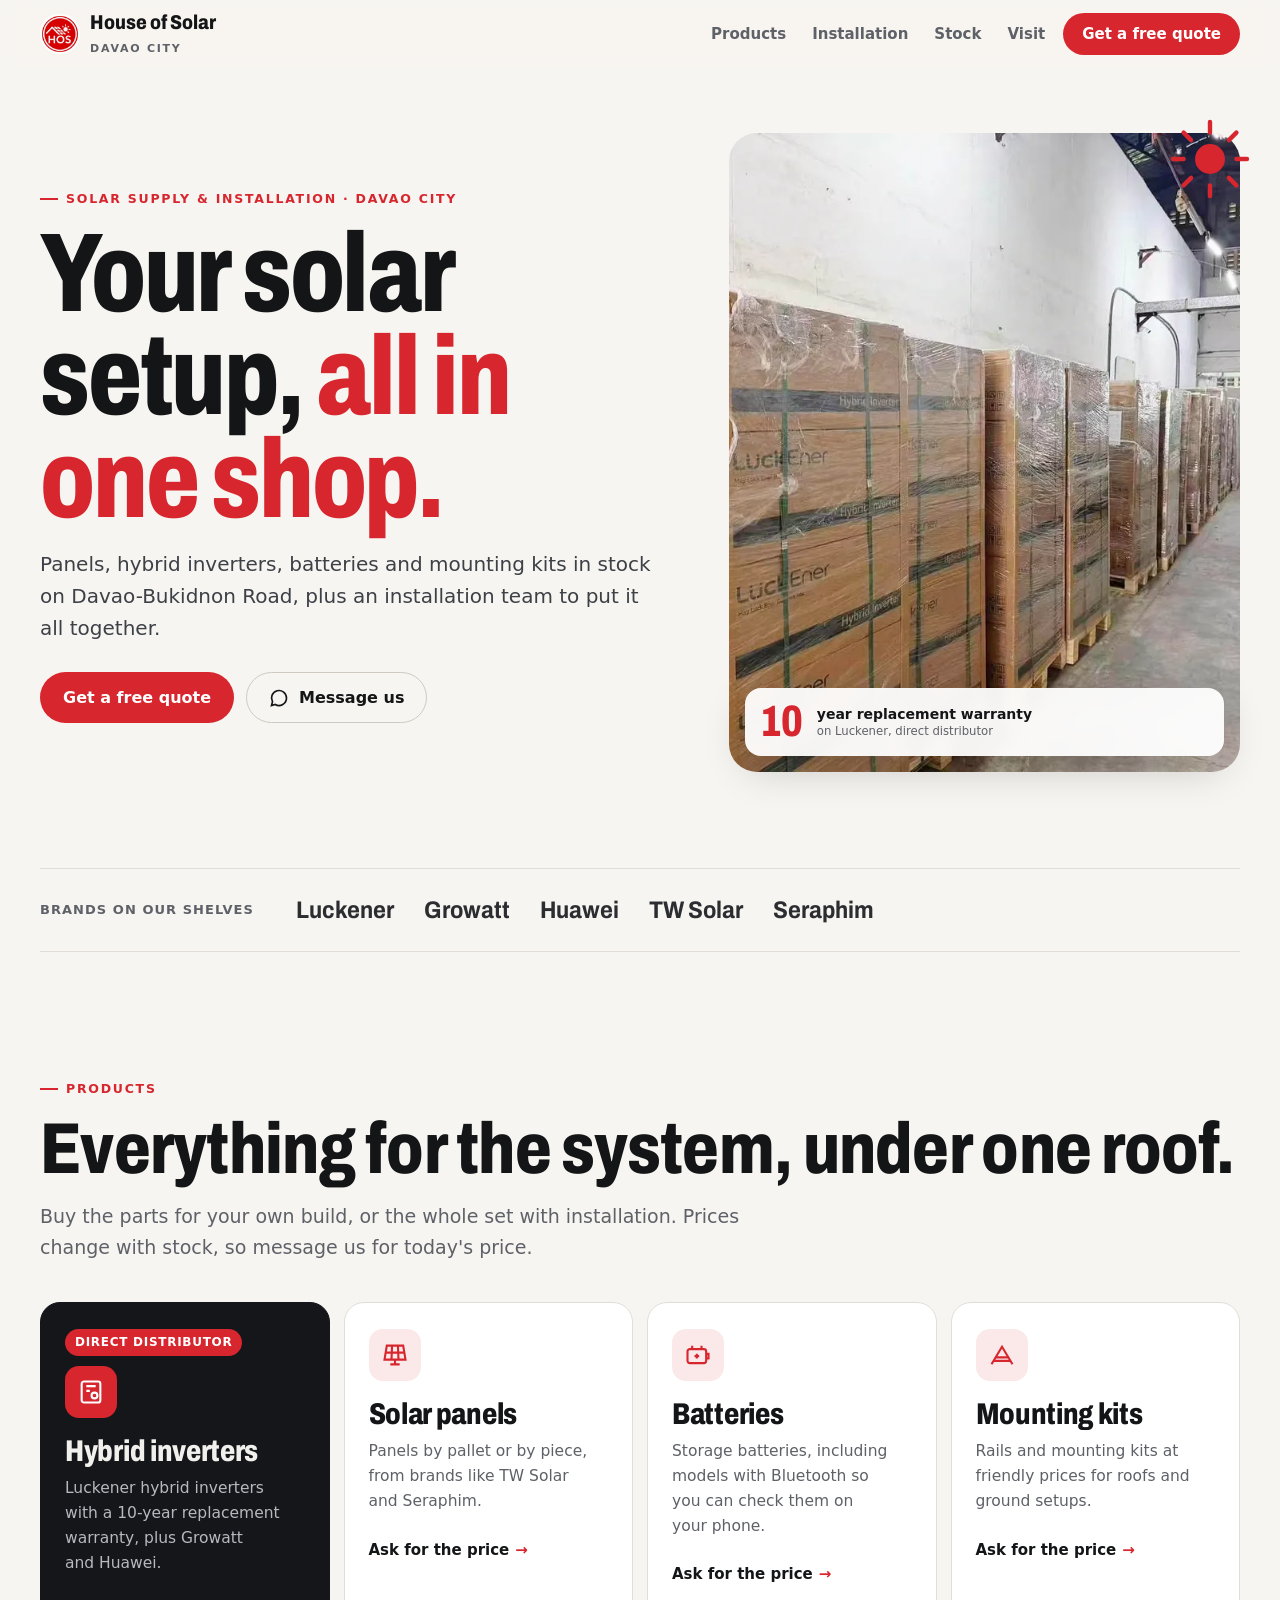
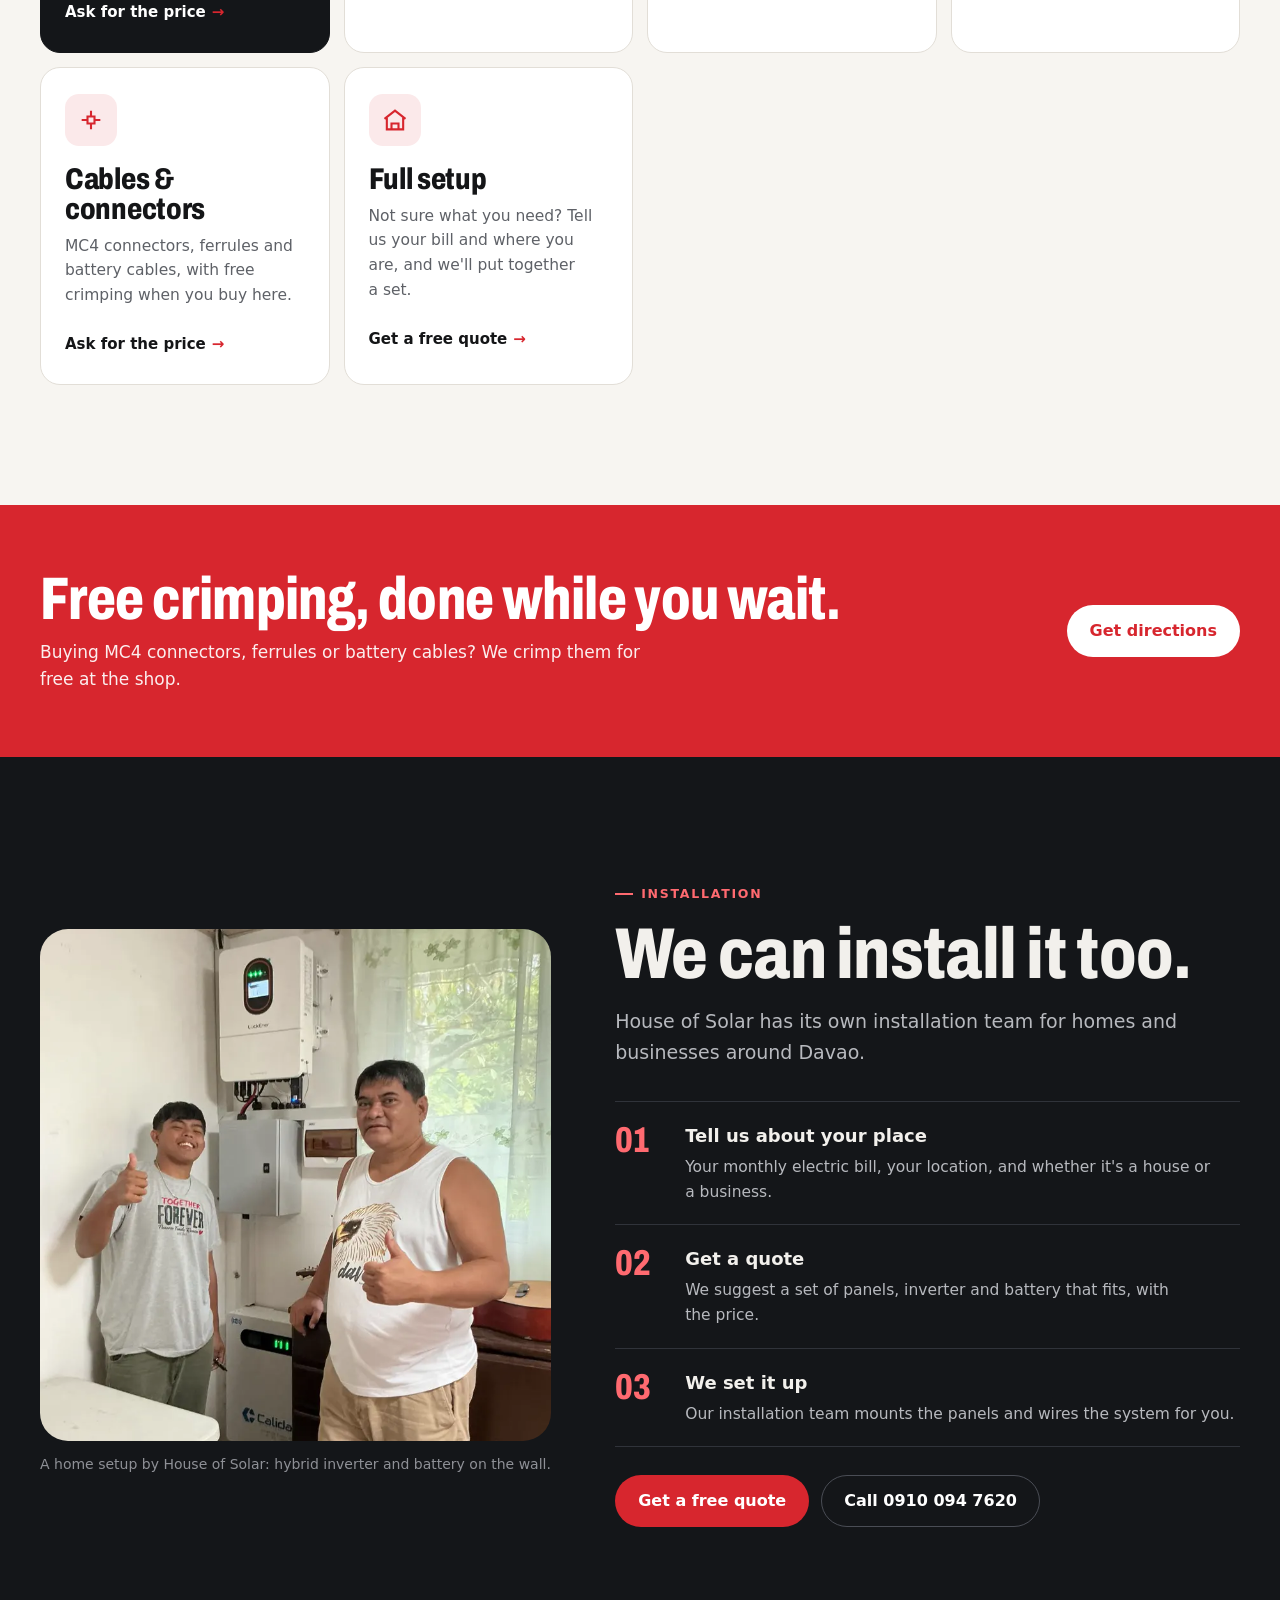
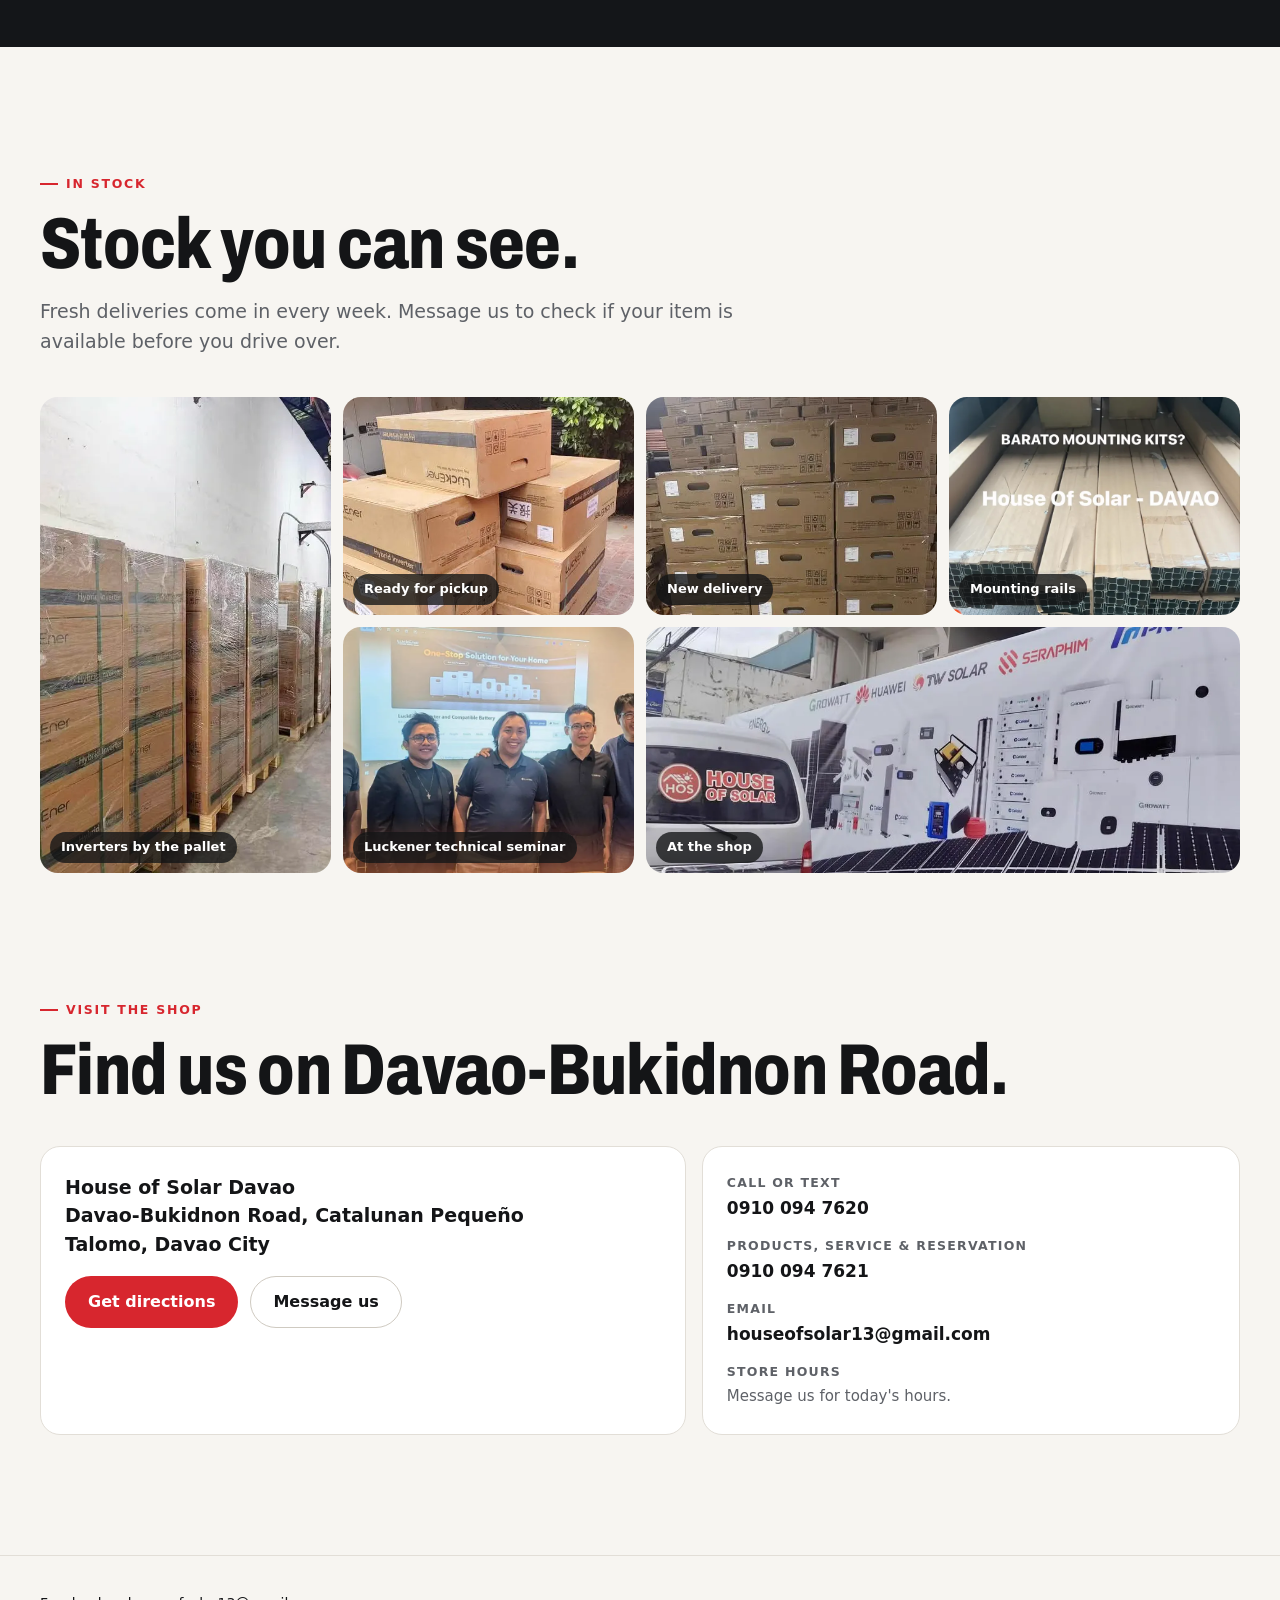
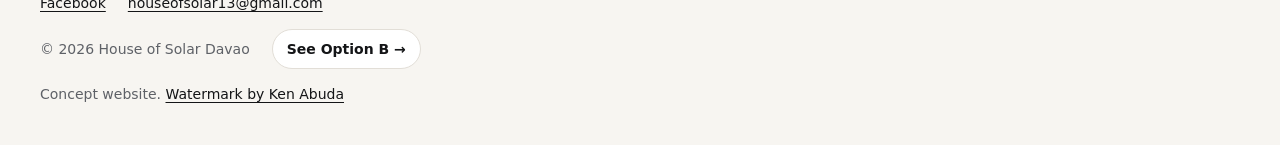
==== index.html @ acc8222c "House of Solar Davao concept site: Option A and Option B Co-Authored-By: Claude Opus 5.5 <noreply@an" ====
<!doctype html>
<html lang="en">
<head>
<meta charset="utf-8">
<meta name="viewport" content="width=device-width, initial-scale=1, viewport-fit=cover">
<title>House of Solar Davao · Solar panels, inverters, batteries and installation</title>
<meta name="description" content="Solar panels, hybrid inverters, batteries and mounting kits in stock on Davao-Bukidnon Road, Catalunan Pequeño, Davao City, plus an installation team. Direct distributor of Luckener.">
<meta name="robots" content="noindex, nofollow">
<meta name="theme-color" content="#F7F5F1">
<link rel="icon" href="assets/favicon.png" type="image/png">
<link rel="apple-touch-icon" href="assets/apple-touch-icon.png">
<link rel="preload" as="image" href="assets/warehouse-640.webp" imagesrcset="assets/warehouse-640.webp 640w, assets/warehouse.webp 864w" imagesizes="(min-width:900px) 44vw, 100vw" fetchpriority="high">
<link rel="preconnect" href="https://fonts.googleapis.com">
<link rel="preconnect" href="https://fonts.gstatic.com" crossorigin>
<link href="https://fonts.googleapis.com/css2?family=Archivo:wdth,wght@75..100,500..800&display=swap" rel="stylesheet">
<link rel="stylesheet" href="assets/dialogs.css">
<style>
  :root{
    --paper:#F7F5F1; --card:#FFFFFF; --ink:#141517; --muted:#5E6167; --line:#E2DED7;
    --red:#D7262E; --red-deep:#B51C23; --night:#141619; --night-2:#1D2024;
    --display:"Archivo","Arial Narrow",system-ui,sans-serif;
    --text:system-ui,-apple-system,"Segoe UI",Roboto,"Helvetica Neue",Arial,sans-serif;
    --r:20px; --gutter:clamp(16px,4vw,40px);
    color-scheme:light;
  }
  *{box-sizing:border-box}
  html{-webkit-text-size-adjust:100%}
  body{margin:0;background:var(--paper);color:var(--ink);font:400 16px/1.6 var(--text);overflow-x:clip}
  img{display:block;max-width:100%;height:auto}
  a{color:inherit;text-underline-offset:3px}
  h1,h2,h3{font-family:var(--display);font-weight:800;font-stretch:80%;letter-spacing:-.01em;line-height:1;margin:0;text-wrap:balance}
  p{margin:0;text-wrap:pretty}
  ::selection{background:var(--red);color:#fff}
  :focus-visible{outline:3px solid var(--red);outline-offset:3px;border-radius:6px}
  .skip{position:absolute;left:12px;top:-60px;z-index:100;background:var(--ink);color:#fff;padding:10px 14px;border-radius:10px;font-weight:700}
  .skip:focus{top:12px}
  .wrap{width:min(1200px,100% - 2*var(--gutter));margin-inline:auto}
  section{padding-block:clamp(64px,10vw,120px)}
  .kicker{display:inline-flex;align-items:center;gap:8px;color:var(--red);font-weight:700;letter-spacing:.14em;text-transform:uppercase;font-size:12.5px;margin-bottom:14px}
  .kicker::before{content:"";width:18px;height:2px;background:currentColor}
  .h2{font-size:clamp(38px,6.4vw,72px)}
  .lead{color:var(--muted);font-size:clamp(16px,1.9vw,19px);max-width:58ch;margin-top:16px}

  .btn{display:inline-flex;align-items:center;gap:10px;min-height:50px;padding:12px 22px;border-radius:999px;text-decoration:none;border:1.5px solid transparent;cursor:pointer;font:inherit;font-weight:700;font-size:16px;transition:background-color .15s,color .15s,border-color .15s,transform .12s}
  .btn svg{width:20px;height:20px;flex:none}
  .btn-red{background:var(--red);color:#fff}
  .btn-dark{background:var(--ink);color:#fff}
  .btn-ghost{border-color:#CFCAC1;color:var(--ink);background:transparent}
  .btn:active{transform:translateY(1px)}
  @media (hover:hover) and (pointer:fine){
    .btn-red:hover{background:var(--red-deep)}
    .btn-dark:hover{background:#2A2C30}
    .btn-ghost:hover{border-color:var(--ink)}
  }

  /* header */
  .top{position:sticky;top:0;z-index:20;background:color-mix(in srgb,var(--paper) 88%,transparent);backdrop-filter:saturate(1.3) blur(10px);border-bottom:1px solid transparent;transition:border-color .2s}
  .top .wrap{display:flex;align-items:center;gap:18px;min-height:68px}
  .brand{display:flex;align-items:center;gap:10px;text-decoration:none;margin-right:auto}
  .brand img{width:40px;height:40px;border-radius:50%}
  .brand b{font-family:var(--display);font-weight:800;font-stretch:85%;font-size:20px;line-height:1}
  .brand small{display:block;font-family:var(--text);font-weight:600;font-size:11px;letter-spacing:.16em;text-transform:uppercase;color:var(--muted);margin-top:3px}
  .nav{display:none;gap:26px}
  .nav a{text-decoration:none;color:var(--muted);font-weight:600;font-size:15px}
  .nav a:hover{color:var(--ink)}
  .top .btn{min-height:42px;padding:8px 18px;font-size:15px}
  @media (min-width:900px){.nav{display:flex}}
  @supports (animation-timeline: scroll()){
    .top{animation:edge linear both;animation-timeline:scroll();animation-range:0 80px}
    @keyframes edge{to{border-bottom-color:var(--line)}}
  }

  /* hero */
  .hero{padding-block:clamp(28px,5vw,64px) clamp(56px,8vw,96px)}
  .hero-grid{display:grid;gap:clamp(28px,5vw,64px);align-items:center}
  @media (min-width:900px){.hero-grid{grid-template-columns:1.1fr .9fr}}
  .hero h1{font-size:clamp(48px,9.2vw,112px);font-stretch:75%;line-height:.92;letter-spacing:-.02em}
  .hero h1 em{font-style:normal;color:var(--red)}
  .hero .lead{font-size:clamp(17px,2vw,20px);color:#3D4046}
  .cta-row{display:flex;flex-wrap:wrap;gap:12px;margin-top:28px}
  .hero-photo{position:relative;margin:0}
  .hero-photo img{width:100%;aspect-ratio:4/5;object-fit:cover;border-radius:28px}
  .hero-photo figcaption{position:absolute;left:16px;right:16px;bottom:16px;display:flex;gap:14px;align-items:center;background:rgba(255,255,255,.94);backdrop-filter:blur(8px);border-radius:16px;padding:14px 16px;box-shadow:0 14px 40px rgba(0,0,0,.18)}
  .hero-photo figcaption b{font-family:var(--display);font-weight:800;font-stretch:75%;font-size:44px;line-height:.9;color:var(--red)}
  .hero-photo figcaption span{font-size:14px;line-height:1.35;font-weight:600}
  .hero-photo figcaption small{display:block;color:var(--muted);font-weight:500}
  .sun{position:absolute;top:-18px;right:-14px;width:88px;height:88px;color:var(--red)}
  @media (max-width:899px){.hero-photo img{aspect-ratio:5/4}.sun{width:64px;height:64px;top:-14px;right:-6px}}

  /* brands */
  .brands{padding-block:0}
  .brands .wrap{border-block:1px solid var(--line);padding-block:22px;display:flex;flex-wrap:wrap;align-items:center;gap:12px 34px}
  .brands p{font-size:13px;color:var(--muted);font-weight:600;letter-spacing:.08em;text-transform:uppercase;margin-right:8px}
  .brands ul{list-style:none;margin:0;padding:0;display:flex;flex-wrap:wrap;gap:10px 30px}
  .brands li{font-family:var(--display);font-weight:700;font-stretch:90%;font-size:clamp(19px,2.2vw,24px);color:#2B2D31}

  /* products */
  .prod-grid{display:grid;gap:14px;margin-top:40px;grid-template-columns:repeat(auto-fit,minmax(min(100%,270px),1fr))}
  .prod{position:relative;background:var(--card);border:1px solid var(--line);border-radius:var(--r);padding:26px 24px 22px;display:grid;gap:10px;align-content:start;transition:border-color .2s,transform .2s}
  .prod .ic{width:52px;height:52px;border-radius:14px;background:#FBE9EA;color:var(--red);display:grid;place-items:center;margin-bottom:8px}
  .prod .ic svg{width:28px;height:28px}
  .prod h3{font-size:30px;font-stretch:80%}
  .prod p{color:var(--muted);font-size:15.5px}
  .prod .ask{margin-top:8px;justify-self:start;background:none;border:0;padding:6px 0;font:inherit;font-weight:700;font-size:15px;color:var(--ink);cursor:pointer;display:inline-flex;gap:6px;align-items:center}
  .prod .ask::after{content:"";position:absolute;inset:0;border-radius:var(--r)}
  .prod .ask span{color:var(--red);transition:transform .2s}
  @media (hover:hover) and (pointer:fine){
    .prod:hover{border-color:#C9C3B9;transform:translateY(-2px)}
    .prod:hover .ask span{transform:translateX(4px)}
  }
  .prod.feature{background:var(--night);color:#F2F0EC;border-color:var(--night)}
  .prod.feature .ic{background:var(--red);color:#fff}
  .prod.feature p{color:#B7B9BE}
  .prod.feature .ask{color:#fff}
  .tag{justify-self:start;font-size:12px;font-weight:700;letter-spacing:.06em;text-transform:uppercase;background:var(--red);color:#fff;border-radius:999px;padding:4px 10px}
  .note{margin-top:18px;color:var(--muted);font-size:14px}

  /* crimping band */
  .band{background:var(--red);color:#fff;padding-block:clamp(40px,6vw,64px)}
  .band .wrap{display:grid;gap:20px;align-items:center}
  @media (min-width:860px){.band .wrap{grid-template-columns:1fr auto}}
  .band h2{font-size:clamp(34px,5.4vw,60px);font-stretch:75%}
  .band p{margin-top:10px;font-size:17px;opacity:.92;max-width:56ch}
  .band .btn{background:#fff;color:var(--red)}

  /* install */
  .install{background:var(--night);color:#F2F0EC}
  .install .lead{color:#B7B9BE}
  .install .kicker{color:#FF6A70}
  .inst-grid{display:grid;gap:clamp(28px,5vw,64px);align-items:center}
  @media (min-width:900px){.inst-grid{grid-template-columns:.9fr 1.1fr}}
  .inst-photo{margin:0;position:relative}
  .inst-photo img{width:100%;aspect-ratio:1;object-fit:cover;border-radius:28px}
  .inst-photo figcaption{margin-top:12px;color:#8E9096;font-size:14px}
  .steps{list-style:none;padding:0;margin:34px 0 0;display:grid;gap:0;counter-reset:s}
  .steps li{counter-increment:s;display:grid;grid-template-columns:56px 1fr;gap:4px 14px;padding:20px 0;border-top:1px solid #30333A}
  .steps li:last-child{border-bottom:1px solid #30333A}
  .steps li::before{content:"0" counter(s);grid-row:span 2;font-family:var(--display);font-weight:800;font-stretch:75%;font-size:36px;line-height:1;color:#FF6A70}
  .steps b{font-size:18px}
  .steps p{color:#B7B9BE;font-size:15.5px}
  .install .btn-ghost{color:#fff;border-color:#4A4D55}
  @media (hover:hover) and (pointer:fine){.install .btn-ghost:hover{border-color:#fff}}

  /* stock gallery */
  .gal{display:grid;gap:12px;margin-top:40px;grid-template-columns:repeat(2,1fr)}
  .gal figure{margin:0;position:relative;border-radius:18px;overflow:hidden;background:#E9E5DE}
  .gal img{width:100%;height:100%;object-fit:cover;aspect-ratio:4/3}
  .gal figcaption{position:absolute;left:10px;bottom:10px;background:rgba(20,21,23,.78);color:#fff;font-size:13px;font-weight:600;border-radius:999px;padding:5px 11px}
  .gal .wide{grid-column:span 2}
  .gal .wide img{aspect-ratio:960/397}
  @media (max-width:859px){.gal .m-wide{grid-column:span 2}.gal .m-wide img{aspect-ratio:3/2}}
  @media (min-width:860px){
    .gal{grid-template-columns:repeat(4,1fr)}
    .gal .tall{grid-row:span 2}
    .gal .tall img{aspect-ratio:auto;height:100%}
  }

  /* visit */
  .visit-grid{display:grid;gap:16px;margin-top:40px}
  @media (min-width:900px){.visit-grid{grid-template-columns:1.2fr 1fr}}
  .vcard{background:var(--card);border:1px solid var(--line);border-radius:var(--r);padding:26px 24px;display:grid;gap:18px;align-content:start}
  .vcard address{font-style:normal;font-size:19px;line-height:1.5;font-weight:600}
  .vcard dl{margin:0;display:grid;gap:14px}
  .vcard dt{font-size:12.5px;letter-spacing:.1em;text-transform:uppercase;color:var(--muted);font-weight:700}
  .vcard dd{margin:2px 0 0;font-size:17px;font-weight:600}
  .vcard dd a{text-decoration:none}
  .vcard dd a:hover{text-decoration:underline}
  .vcard .muted{color:var(--muted);font-weight:500;font-size:15px}
  .vcard .cta-row{margin-top:0}

  footer{border-top:1px solid var(--line);padding:36px 0 40px;color:var(--muted);font-size:14px}
  footer .wrap{display:grid;gap:14px}
  footer .row{display:flex;flex-wrap:wrap;gap:10px 22px;align-items:center}
  footer a{color:var(--ink)}
  .compare{display:inline-flex;align-items:center;gap:8px;padding:8px 14px;border:1px solid var(--line);border-radius:999px;text-decoration:none;font-weight:600;background:var(--card)}

  /* phone action bar */
  .mbar{display:none}
  @media (max-width:760px){
    .mbar{position:fixed;left:0;right:0;bottom:0;z-index:30;display:grid;grid-template-columns:repeat(4,1fr);background:#fff;border-top:1px solid var(--line);padding-bottom:env(safe-area-inset-bottom)}
    .mbar > *{display:flex;flex-direction:column;align-items:center;gap:3px;padding:10px 4px;font-size:13px;font-weight:700;text-decoration:none;border:0;background:none;color:inherit;font-family:inherit;cursor:pointer}
    .mbar > :first-child{background:var(--red);color:#fff}
    .mbar svg{width:20px;height:20px}
    footer{padding-bottom:calc(96px + env(safe-area-inset-bottom))}
    .top .btn{display:none}
  }

  @media (prefers-reduced-motion: no-preference){
    html{scroll-behavior:smooth}
    @supports (animation-timeline: view()){
      .reveal{animation:rise linear both;animation-timeline:view();animation-range:entry 0% entry 35%}
      @keyframes rise{from{opacity:0;transform:translateY(22px)}to{opacity:1;transform:none}}
    }
    .sun .rays{transform-origin:50% 50%;animation:spin 40s linear infinite}
    @keyframes spin{to{transform:rotate(1turn)}}
  }
</style>
<!-- GoatCounter: counts visits and Message/Call/Book taps (dashboard: kenabuda.goatcounter.com) -->
<script data-goatcounter="https://kenabuda.goatcounter.com/count" async src="https://gc.zgo.at/count.js"></script>
<script>
document.addEventListener('click', function (e) {
  var el = e.target.closest && e.target.closest('a, button');
  if (!el || !window.goatcounter || !window.goatcounter.count) return;
  var href = (el.getAttribute('href') || '').toLowerCase();
  var text = (el.textContent || '').trim().toLowerCase();
  var kind =
    /^fb-messenger:|m\.me\/|messenger\.com/.test(href) ? 'Message' :
    /^tel:/.test(href) ? 'Call' :
    /^sms:/.test(href) ? 'Text' :
    /wa\.me\//.test(href) ? 'WhatsApp' :
    /google\.[a-z.]+\/maps|maps\.app\.goo\.gl|goo\.gl\/maps|maps\.google/.test(href) ? 'Directions' :
    /shopee\.|lazada\./.test(href) ? 'Shop' :
    /instagram\.com/.test(href) ? 'Instagram' :
    /facebook\.com/.test(href) ? 'Facebook' :
    /book|reserve|trial|inquire|inquiry/.test(text) ? 'Book' :
    /^message|messenger/.test(text) ? 'Message' : '';
  if (!kind) return;
  var site = location.pathname.replace(/index\.html$/, '').replace(/^\/|\/$/g, '') || 'home';
  var popup = el.closest('dialog') ? ' (popup)' : '';
  window.goatcounter.count({ path: site + ': ' + kind + popup, title: text.slice(0, 60), event: true });
}, true);
</script>
</head>
<body>
<a class="skip" href="#main">Skip to content</a>

<header class="top">
  <div class="wrap">
    <a class="brand" href="#top" aria-label="House of Solar Davao, back to top">
      <img src="assets/logo-256.webp" width="256" height="256" alt="">
      <span><b>House of Solar</b><small>Davao City</small></span>
    </a>
    <nav class="nav" aria-label="Main">
      <a href="#products">Products</a>
      <a href="#install">Installation</a>
      <a href="#stock">Stock</a>
      <a href="#visit">Visit</a>
    </nav>
    <button class="btn btn-red" type="button" data-quote>Get a free quote</button>
  </div>
</header>

<main id="main">
  <section class="hero" id="top">
    <div class="wrap hero-grid">
      <div>
        <p class="kicker">Solar supply &amp; installation · Davao City</p>
        <h1>Your solar setup, <em>all in one shop.</em></h1>
        <p class="lead">Panels, hybrid inverters, batteries and mounting kits in stock on Davao-Bukidnon Road, plus an installation team to put it all together.</p>
        <div class="cta-row">
          <button class="btn btn-red" type="button" data-quote>Get a free quote</button>
          <a class="btn btn-ghost" href="https://m.me/houseofsolardavao" target="_blank" rel="noopener"><svg viewBox="0 0 24 24" fill="none" stroke="currentColor" stroke-width="2" aria-hidden="true"><path d="M21 12a9 9 0 0 1-13.5 7.8L3 21l1.2-4.5A9 9 0 1 1 21 12z"/></svg>Message us</a>
        </div>
      </div>
      <figure class="hero-photo">
        <img src="assets/warehouse-640.webp" srcset="assets/warehouse-640.webp 640w, assets/warehouse.webp 864w" sizes="(min-width:900px) 44vw, 100vw" width="864" height="1080" alt="Pallets of boxed Luckener hybrid inverters lined up in the House of Solar warehouse" fetchpriority="high">
        <svg class="sun" viewBox="0 0 100 100" aria-hidden="true"><circle cx="50" cy="50" r="17" fill="currentColor"/><g class="rays" stroke="currentColor" stroke-width="5" stroke-linecap="round"><path d="M50 8v12M50 80v12M8 50h12M80 50h12M20 20l8.5 8.5M71.5 71.5 80 80M20 80l8.5-8.5M71.5 28.5 80 20"/></g></svg>
        <figcaption><b>10</b><span>year replacement warranty<small>on Luckener, direct distributor</small></span></figcaption>
      </figure>
    </div>
  </section>

  <section class="brands" aria-label="Brands we carry">
    <div class="wrap">
      <p>Brands on our shelves</p>
      <ul>
        <li>Luckener</li><li>Growatt</li><li>Huawei</li><li>TW Solar</li><li>Seraphim</li>
      </ul>
    </div>
  </section>

  <section id="products">
    <div class="wrap">
      <p class="kicker">Products</p>
      <h2 class="h2">Everything for the system, under one roof.</h2>
      <p class="lead">Buy the parts for your own build, or the whole set with installation. Prices change with stock, so message us for today's price.</p>
      <div class="prod-grid">
        <article class="prod feature reveal">
          <span class="tag">Direct distributor</span>
          <div class="ic"><svg viewBox="0 0 24 24" fill="none" stroke="currentColor" stroke-width="1.8" aria-hidden="true"><rect x="4" y="3" width="16" height="18" rx="2"/><path d="M8 7h8M8 11h3"/><circle cx="15" cy="15" r="2.5"/></svg></div>
          <h3>Hybrid inverters</h3>
          <p>Luckener hybrid inverters with a 10-year replacement warranty, plus Growatt and Huawei.</p>
          <button class="ask" type="button" data-quote="inverter">Ask for the price <span aria-hidden="true">→</span></button>
        </article>
        <article class="prod reveal">
          <div class="ic"><svg viewBox="0 0 24 24" fill="none" stroke="currentColor" stroke-width="1.8" aria-hidden="true"><path d="M5 4h14l2 12H3z"/><path d="M4 10h16M9.5 4 9 16M14.5 4l.5 12M12 16v4M8 20h8"/></svg></div>
          <h3>Solar panels</h3>
          <p>Panels by pallet or by piece, from brands like TW Solar and Seraphim.</p>
          <button class="ask" type="button" data-quote="panels">Ask for the price <span aria-hidden="true">→</span></button>
        </article>
        <article class="prod reveal">
          <div class="ic"><svg viewBox="0 0 24 24" fill="none" stroke="currentColor" stroke-width="1.8" aria-hidden="true"><rect x="3" y="7" width="16" height="12" rx="2"/><path d="M19 11h2v4h-2M7 4v3M15 4v3M9 13h4M11 11v4"/></svg></div>
          <h3>Batteries</h3>
          <p>Storage batteries, including models with Bluetooth so you can check them on your phone.</p>
          <button class="ask" type="button" data-quote="battery">Ask for the price <span aria-hidden="true">→</span></button>
        </article>
        <article class="prod reveal">
          <div class="ic"><svg viewBox="0 0 24 24" fill="none" stroke="currentColor" stroke-width="1.8" aria-hidden="true"><path d="M3 20 12 5l9 15"/><path d="M6.5 14h11M5 17h14"/></svg></div>
          <h3>Mounting kits</h3>
          <p>Rails and mounting kits at friendly prices for roofs and ground setups.</p>
          <button class="ask" type="button" data-quote="mounting">Ask for the price <span aria-hidden="true">→</span></button>
        </article>
        <article class="prod reveal">
          <div class="ic"><svg viewBox="0 0 24 24" fill="none" stroke="currentColor" stroke-width="1.8" aria-hidden="true"><path d="M4 12h5M15 12h5M9 9h6v6H9z"/><path d="M12 4v5M12 15v5"/></svg></div>
          <h3>Cables &amp; connectors</h3>
          <p>MC4 connectors, ferrules and battery cables, with free crimping when you buy here.</p>
          <button class="ask" type="button" data-quote="cables">Ask for the price <span aria-hidden="true">→</span></button>
        </article>
        <article class="prod reveal">
          <div class="ic"><svg viewBox="0 0 24 24" fill="none" stroke="currentColor" stroke-width="1.8" aria-hidden="true"><path d="M3 11 12 4l9 7"/><path d="M5 10v10h14V10"/><path d="M9 20v-5h6v5"/></svg></div>
          <h3>Full setup</h3>
          <p>Not sure what you need? Tell us your bill and where you are, and we'll put together a set.</p>
          <button class="ask" type="button" data-quote="setup">Get a free quote <span aria-hidden="true">→</span></button>
        </article>
      </div>
    </div>
  </section>

  <section class="band" aria-label="Free crimping">
    <div class="wrap">
      <div>
        <h2>Free crimping, done while you wait.</h2>
        <p>Buying MC4 connectors, ferrules or battery cables? We crimp them for free at the shop.</p>
      </div>
      <a class="btn" href="https://maps.app.goo.gl/4SUnkpNkTWq9NX2J6" target="_blank" rel="noopener">Get directions</a>
    </div>
  </section>

  <section class="install" id="install">
    <div class="wrap inst-grid">
      <figure class="inst-photo reveal">
        <img src="assets/install-800.webp" width="800" height="800" loading="lazy" alt="A happy customer gives a thumbs up beside a newly installed wall inverter and battery">
        <figcaption>A home setup by House of Solar: hybrid inverter and battery on the wall.</figcaption>
      </figure>
      <div>
        <p class="kicker">Installation</p>
        <h2 class="h2">We can install it too.</h2>
        <p class="lead">House of Solar has its own installation team for homes and businesses around Davao.</p>
        <ol class="steps">
          <li><b>Tell us about your place</b><p>Your monthly electric bill, your location, and whether it's a house or a business.</p></li>
          <li><b>Get a quote</b><p>We suggest a set of panels, inverter and battery that fits, with the price.</p></li>
          <li><b>We set it up</b><p>Our installation team mounts the panels and wires the system for you.</p></li>
        </ol>
        <div class="cta-row">
          <button class="btn btn-red" type="button" data-quote="setup">Get a free quote</button>
          <a class="btn btn-ghost" href="tel:+639100947620">Call 0910 094 7620</a>
        </div>
      </div>
    </div>
  </section>

  <section id="stock">
    <div class="wrap">
      <p class="kicker">In stock</p>
      <h2 class="h2">Stock you can see.</h2>
      <p class="lead">Fresh deliveries come in every week. Message us to check if your item is available before you drive over.</p>
      <div class="gal">
        <figure class="tall reveal"><img src="assets/warehouse-640.webp" width="640" height="800" loading="lazy" alt="Long row of pallets stacked with boxed Luckener hybrid inverters"><figcaption>Inverters by the pallet</figcaption></figure>
        <figure class="reveal"><img src="assets/luckener-boxes-540.webp" width="540" height="405" loading="lazy" alt="Stacked boxes of Luckener hybrid inverters outside the shop"><figcaption>Ready for pickup</figcaption></figure>
        <figure class="reveal"><img src="assets/stock-540.webp" width="540" height="405" loading="lazy" alt="A wall of boxed solar equipment"><figcaption>New delivery</figcaption></figure>
        <figure class="reveal"><img src="assets/mounting-800.webp" width="800" height="600" loading="lazy" alt="Bundles of aluminium mounting rails loaded in a van"><figcaption>Mounting rails</figcaption></figure>
        <figure class="m-wide reveal"><img src="assets/seminar-900.webp" width="900" height="600" loading="lazy" alt="The House of Solar team at a Luckener technical seminar"><figcaption>Luckener technical seminar</figcaption></figure>
        <figure class="wide reveal"><img src="assets/storefront-960.webp" width="960" height="397" loading="lazy" alt="House of Solar van parked beside a banner showing inverters, batteries and panels"><figcaption>At the shop</figcaption></figure>
      </div>
    </div>
  </section>

  <section id="visit" style="padding-top:0">
    <div class="wrap">
      <p class="kicker">Visit the shop</p>
      <h2 class="h2">Find us on Davao-Bukidnon Road.</h2>
      <div class="visit-grid">
        <div class="vcard">
          <address>House of Solar Davao<br>Davao-Bukidnon Road, Catalunan Pequeño<br>Talomo, Davao City</address>
          <div class="cta-row">
            <a class="btn btn-red" href="https://maps.app.goo.gl/4SUnkpNkTWq9NX2J6" target="_blank" rel="noopener">Get directions</a>
            <a class="btn btn-ghost" href="https://m.me/houseofsolardavao" target="_blank" rel="noopener">Message us</a>
          </div>
        </div>
        <div class="vcard">
          <dl>
            <div><dt>Call or text</dt><dd><a href="tel:+639100947620">0910 094 7620</a></dd></div>
            <div><dt>Products, service &amp; reservation</dt><dd><a href="tel:+639100947621">0910 094 7621</a></dd></div>
            <div><dt>Email</dt><dd><a href="mailto:houseofsolar13@gmail.com">houseofsolar13@gmail.com</a></dd></div>
            <div><dt>Store hours</dt><dd class="muted">Message us for today's hours.</dd></div>
          </dl>
        </div>
      </div>
    </div>
  </section>
</main>

<footer>
  <div class="wrap">
    <div class="row">
      <a href="https://www.facebook.com/houseofsolardavao/" target="_blank" rel="noopener">Facebook</a>
      <a href="mailto:houseofsolar13@gmail.com">houseofsolar13@gmail.com</a>
    </div>
    <div class="row">
      <span>© <span id="yr">2026</span> House of Solar Davao</span>
      <a class="compare" href="v2/">See Option B →</a>
    </div>
    <p>Concept website. <a href="https://kendamin.github.io/" target="_blank" rel="noopener">Watermark by Ken Abuda</a></p>
  </div>
</footer>

<nav class="mbar" aria-label="Quick actions">
  <button type="button" data-quote><svg viewBox="0 0 24 24" fill="none" stroke="currentColor" stroke-width="2" aria-hidden="true"><circle cx="12" cy="12" r="4"/><path d="M12 2v3M12 19v3M2 12h3M19 12h3M5 5l2 2M17 17l2 2M5 19l2-2M17 7l2-2"/></svg>Quote</button>
  <a href="https://m.me/houseofsolardavao" target="_blank" rel="noopener"><svg viewBox="0 0 24 24" fill="none" stroke="currentColor" stroke-width="2" aria-hidden="true"><path d="M21 12a9 9 0 0 1-13.5 7.8L3 21l1.2-4.5A9 9 0 1 1 21 12z"/></svg>Message</a>
  <a href="tel:+639100947620"><svg viewBox="0 0 24 24" fill="none" stroke="currentColor" stroke-width="2" aria-hidden="true"><path d="M5 4h4l2 5-2.5 1.5a11 11 0 0 0 5 5L15 13l5 2v4a2 2 0 0 1-2 2A16 16 0 0 1 3 6a2 2 0 0 1 2-2"/></svg>Call</a>
  <a href="https://maps.app.goo.gl/4SUnkpNkTWq9NX2J6" target="_blank" rel="noopener"><svg viewBox="0 0 24 24" fill="none" stroke="currentColor" stroke-width="2" aria-hidden="true"><path d="M12 21s-7-6.2-7-12a7 7 0 0 1 14 0c0 5.8-7 12-7 12z"/><circle cx="12" cy="9" r="2.5"/></svg>Directions</a>
</nav>

<!--DIALOGS-->
<dialog class="msg quote-box" id="quoteDialog" closedby="any" aria-labelledby="quote-title">
  <div class="msg-inner">
    <div class="msg-head">
      <div><h2 id="quote-title">Get a free quote</h2><p>Answer a few questions. We'll write the message for you.</p></div>
      <form method="dialog"><button class="msg-close" aria-label="Close">✕</button></form>
    </div>
    <form class="quote-form" aria-labelledby="quote-title">
      <label for="q-need">What do you need?
        <select id="q-need" name="need">
          <option value="setup" data-say="a full solar setup with installation">Full setup with installation</option>
          <option value="panels" data-say="solar panels">Solar panels</option>
          <option value="inverter" data-say="a hybrid inverter">Hybrid inverter</option>
          <option value="battery" data-say="a battery">Battery</option>
          <option value="mounting" data-say="a mounting kit">Mounting kit</option>
          <option value="cables" data-say="cables and connectors">Cables &amp; connectors</option>
          <option value="unsure" data-say="solar (not sure yet what we need)">Not sure yet</option>
        </select>
      </label>
      <fieldset>
        <legend>For our</legend>
        <div class="chips">
          <label><input type="radio" name="site" value="House" checked><span>House</span></label>
          <label><input type="radio" name="site" value="Business"><span>Business</span></label>
          <label><input type="radio" name="site" value="Farm"><span>Farm</span></label>
        </div>
      </fieldset>
      <fieldset class="kind-row">
        <legend>Setup type</legend>
        <div class="chips">
          <label><input type="radio" name="kind" value="hybrid (with battery)" checked><span>Hybrid, with battery</span></label>
          <label><input type="radio" name="kind" value="grid-tie (no battery)"><span>Grid-tie</span></label>
          <label><input type="radio" name="kind" value="off-grid"><span>Off-grid</span></label>
        </div>
        <p class="quote-help">Not sure? Leave it on hybrid and ask us.</p>
      </fieldset>
      <div class="quote-row">
        <label for="q-bill">Monthly electric bill
          <select id="q-bill" name="bill">
            <option value="">Skip</option>
            <option>below ₱2,000</option>
            <option>₱2,000 to ₱5,000</option>
            <option>₱5,000 to ₱10,000</option>
            <option>₱10,000 to ₱20,000</option>
            <option>above ₱20,000</option>
          </select>
        </label>
        <label for="q-place">Location
          <input id="q-place" name="place" autocomplete="address-level2" placeholder="e.g. Toril, Davao City">
        </label>
      </div>
      <label for="q-name">Your name <input id="q-name" name="name" autocomplete="name" placeholder="Optional"></label>
      <p class="quote-preview" aria-live="polite"></p>
      <button class="btn btn-red" type="submit">Copy &amp; open Messenger</button>
    </form>
    <div class="quote-alt">
      <a class="btn btn-ghost quote-sms" href="sms:+639100947620">Send as text</a>
      <a class="btn btn-ghost" href="tel:+639100947620">Call us</a>
    </div>
    <p class="quote-toast" role="status"></p>
  </div>
</dialog>

<dialog class="msg" id="msgDialog" closedby="any" aria-labelledby="msg-title">
  <div class="msg-inner">
    <div class="msg-head">
      <div><h2 id="msg-title">Message House of Solar</h2><p>Ask about prices, stock or installation.</p></div>
      <form method="dialog"><button class="msg-close" aria-label="Close">✕</button></form>
    </div>
    <a class="btn btn-red" id="msgApp" hidden href="fb-messenger://user-thread/100063559015218">Open Messenger app</a>
    <a class="btn btn-ghost" href="https://m.me/houseofsolardavao" target="_blank" rel="noopener">Message on Facebook</a>
    <a class="btn btn-ghost" href="tel:+639100947620">Call 0910 094 7620</a>
    <a class="btn btn-ghost" href="sms:+639100947620">Send a text</a>
    <div class="msg-note" id="msgNote" hidden>
      <p>See <strong>"Get the Messenger app"</strong>? Tap <strong>Open in Messenger</strong> below it instead.</p>
      <p class="msg-note-small">Still not opening? Tap <strong>•••</strong> and choose <strong>Open in browser</strong>.</p>
    </div>
  </div>
</dialog>
<!--/DIALOGS-->

<script>document.getElementById("yr").textContent = new Date().getFullYear();</script>
<script src="assets/site.js" defer></script>
</body>
</html>
---- assets/dialogs.css ----
/* Shared popups: Message chooser + Free quote. Pages can override the --d-* colours. */
.msg{--d-bg:#fff;--d-ink:#141517;--d-muted:#5E6167;--d-line:#E2DED7;--d-field:#F7F5F1;--d-accent:#D7262E;
  margin:auto;border:1px solid var(--d-line);padding:0;border-radius:20px;width:min(440px,calc(100dvw - 24px));
  background:var(--d-bg);color:var(--d-ink);box-shadow:0 30px 80px rgba(10,10,12,.35)}
.msg:modal{overscroll-behavior:contain}
.msg::backdrop{background:rgba(12,12,14,.62);backdrop-filter:blur(3px);overflow:hidden;overscroll-behavior:contain}
.msg-inner{padding:24px 22px 22px;display:grid;gap:12px;max-height:calc(100dvh - 24px);overflow:auto}
.msg-head{display:flex;align-items:flex-start;justify-content:space-between;gap:12px}
.msg-head h2{font-size:26px;line-height:1.1;margin:0}
.msg-head p{color:var(--d-muted);font-size:14px;margin:6px 0 0}
.msg-head form{flex:none}
.msg-close{width:40px;height:40px;padding:0;border-radius:50%;border:1px solid var(--d-line);background:var(--d-field);color:var(--d-ink);font-size:17px;font-weight:800;cursor:pointer}
.msg .btn{justify-content:center;width:100%;touch-action:manipulation}
.msg-note{font-size:14px;background:var(--d-field);border-left:3px solid var(--d-accent);border-radius:8px;padding:10px 12px;line-height:1.45;display:grid;gap:4px}
.msg-note p{margin:0}
.msg-note-small{font-size:12px;color:var(--d-muted)}
.msg [hidden]{display:none}
@media (max-width:600px){
  .msg:modal{margin:auto auto 0;width:100dvw;max-width:100dvw;border-radius:20px 20px 0 0;border-width:1px 0 0}
  .msg-inner{max-height:92dvh;padding-bottom:max(22px,env(safe-area-inset-bottom))}
}

/* quote form */
.quote-form{display:grid;gap:12px}
.quote-form label{display:grid;gap:5px;font-size:14px;font-weight:700}
.quote-form select,.quote-form input{font:inherit;font-size:16px;font-weight:500;min-height:46px;padding:10px 12px;border-radius:10px;border:1px solid var(--d-line);background:var(--d-field);color:var(--d-ink);width:100%}
.quote-form select:focus-visible,.quote-form input:focus-visible{outline:3px solid var(--d-accent);outline-offset:1px}
.quote-row{display:grid;grid-template-columns:1fr 1fr;gap:10px}
.quote-form fieldset{border:0;margin:0;padding:0;display:grid;gap:6px}
.quote-form legend{font-size:14px;font-weight:700;padding:0;margin-bottom:6px}
.chips{display:flex;flex-wrap:wrap;gap:8px}
.chips label{display:block;font-weight:600}
.chips input{position:absolute;opacity:0;width:1px;height:1px}
.chips span{display:inline-flex;align-items:center;min-height:40px;padding:8px 14px;border-radius:999px;border:1px solid var(--d-line);background:var(--d-field);cursor:pointer}
.chips input:checked+span{background:var(--d-ink);color:var(--d-bg);border-color:var(--d-ink)}
.chips input:focus-visible+span{outline:3px solid var(--d-accent);outline-offset:2px}
.quote-help{margin:0;font-size:13px;color:var(--d-muted);font-weight:500}
.quote-preview{margin:0;font-size:14px;line-height:1.5;background:var(--d-field);border:1px dashed var(--d-line);border-radius:10px;padding:10px 12px}
.quote-toast{margin:0;font-size:13px;color:#1F8A4C;font-weight:600;min-height:1em}
.quote-toast:empty{display:none}
.quote-alt{display:grid;grid-template-columns:1fr 1fr;gap:10px}
.quote-box [hidden]{display:none}
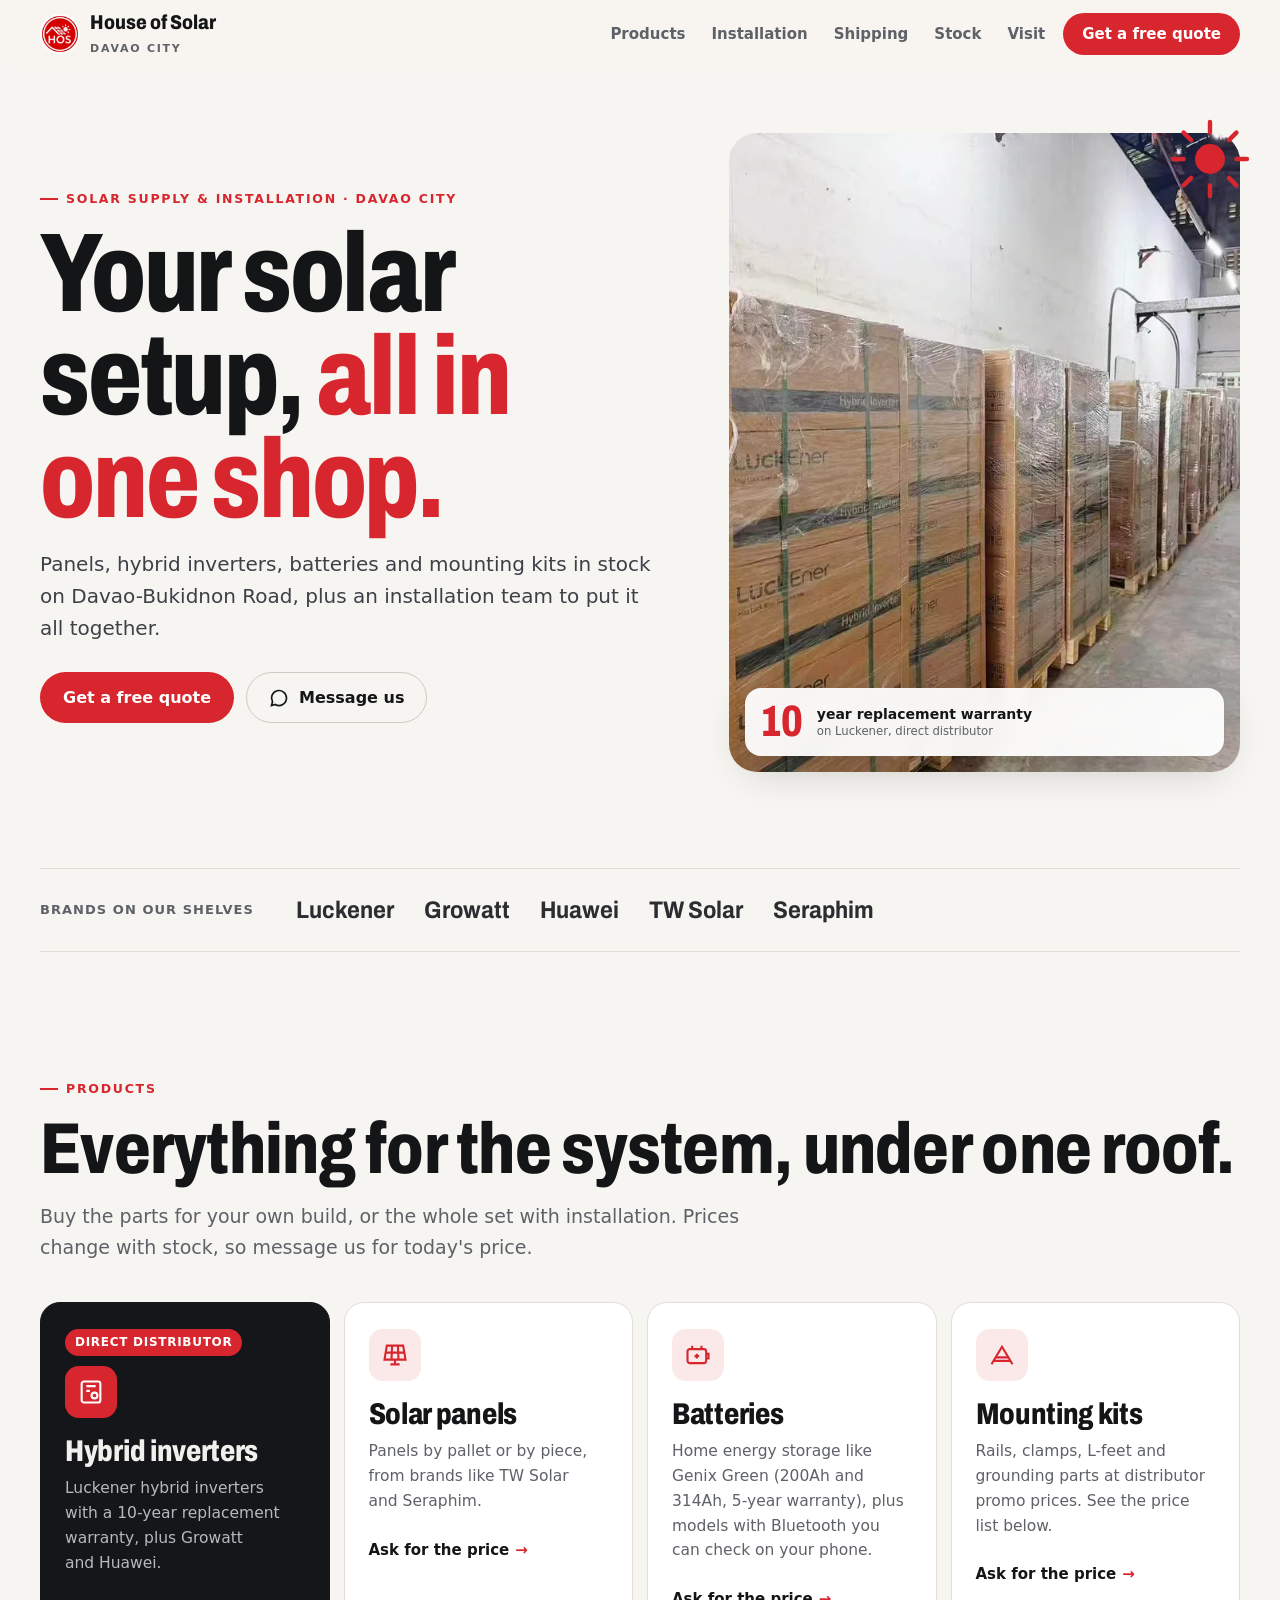
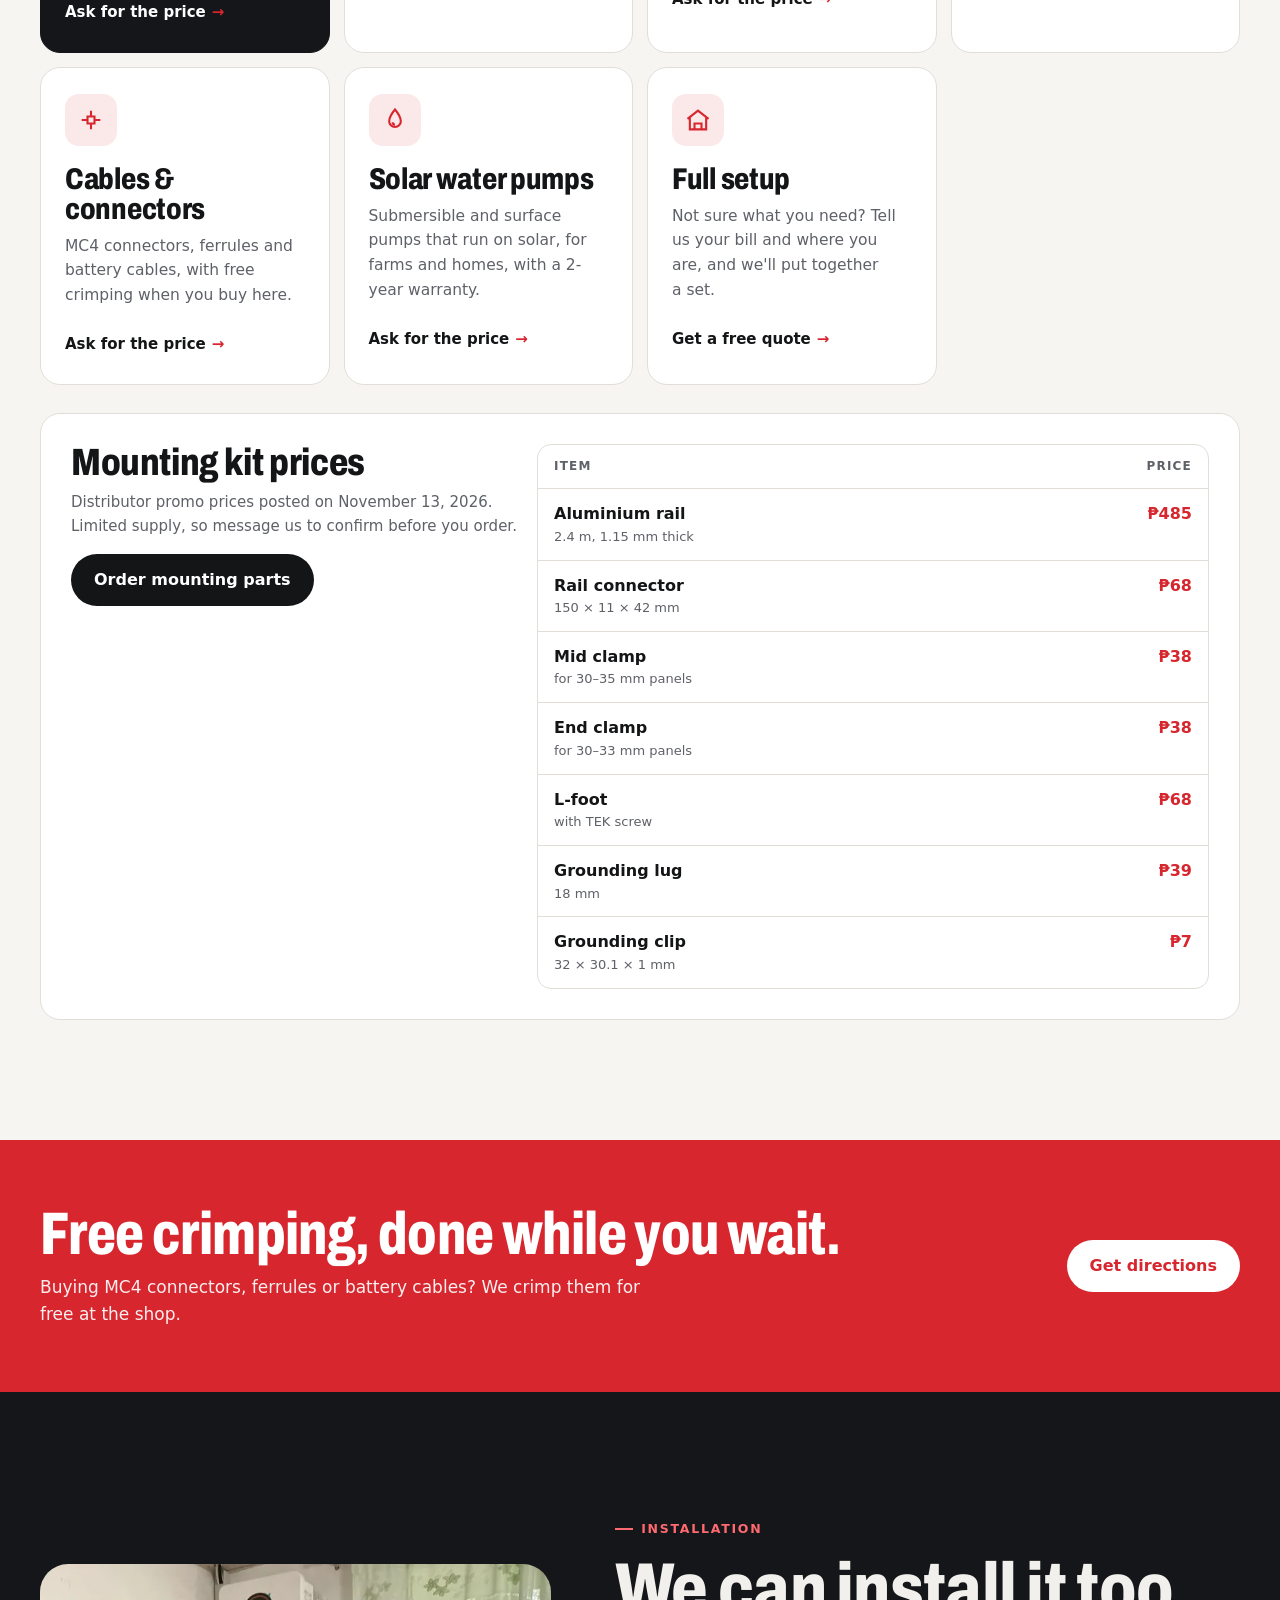
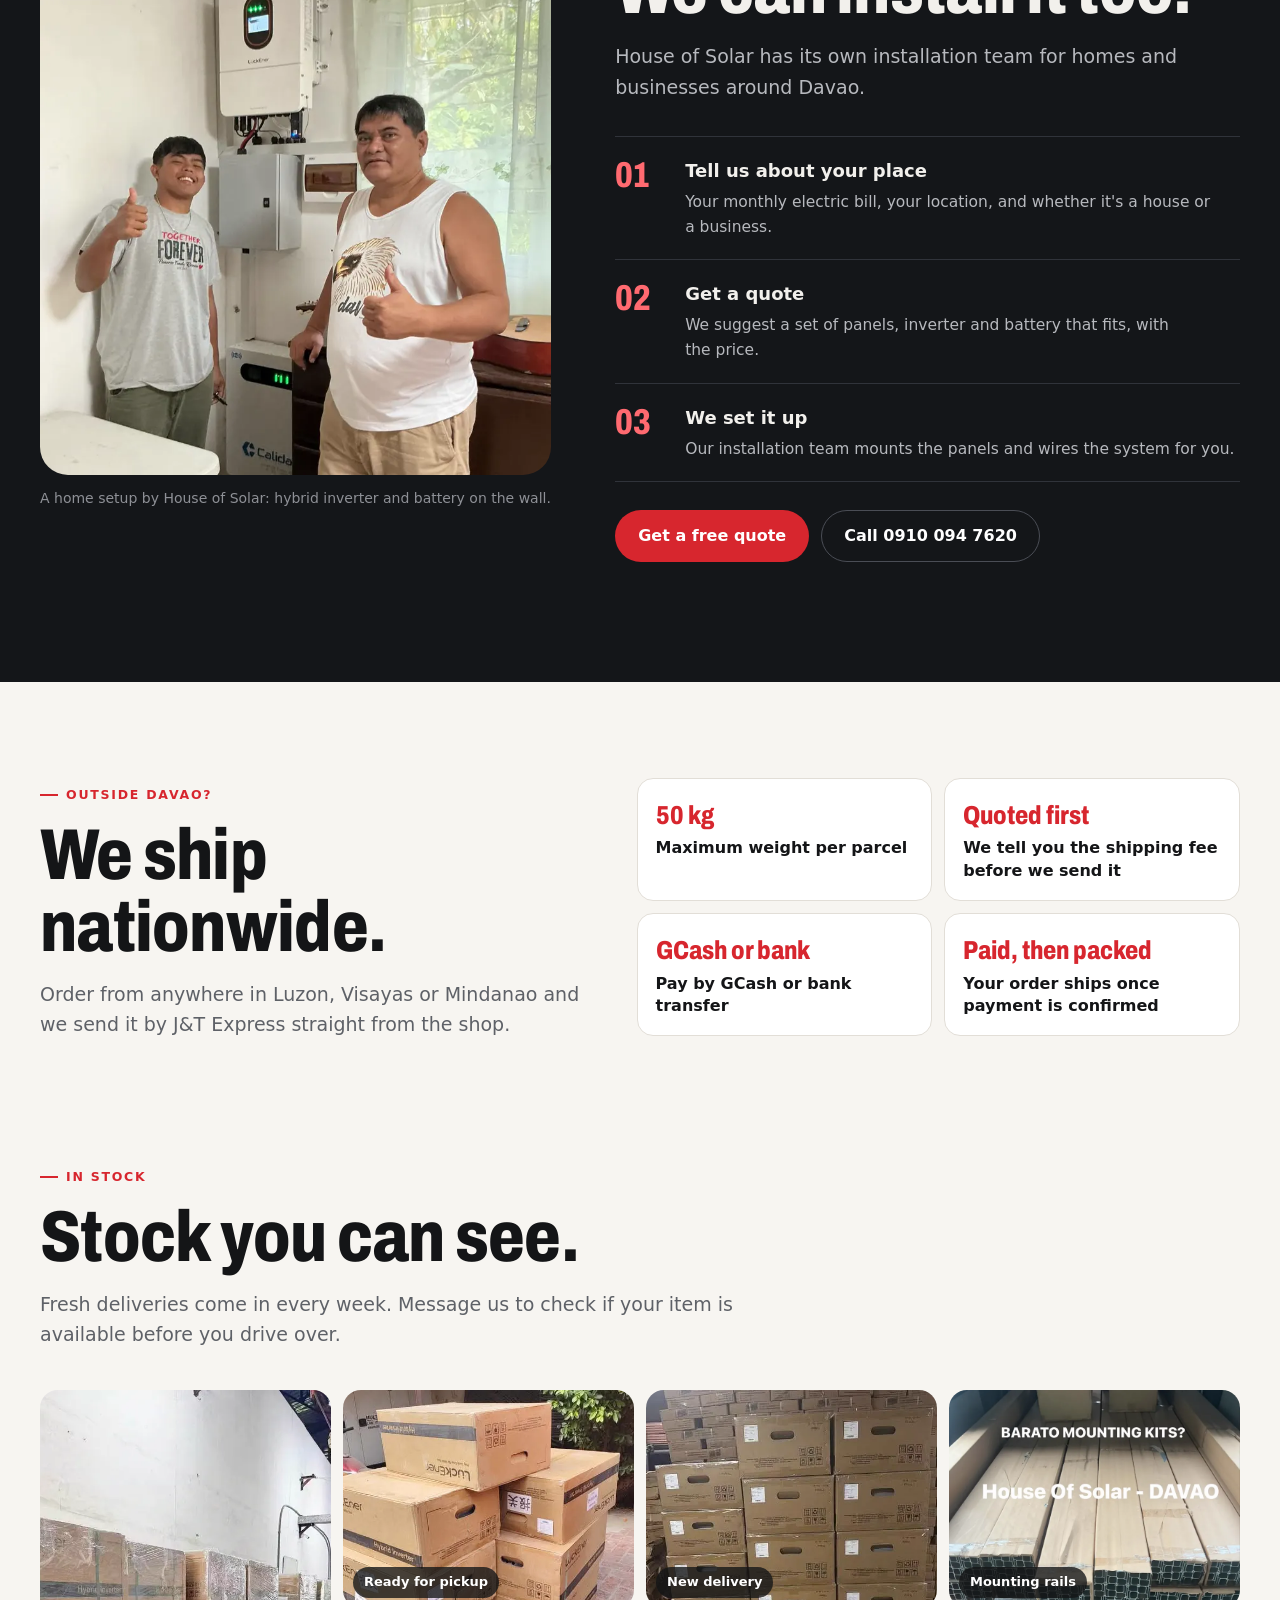
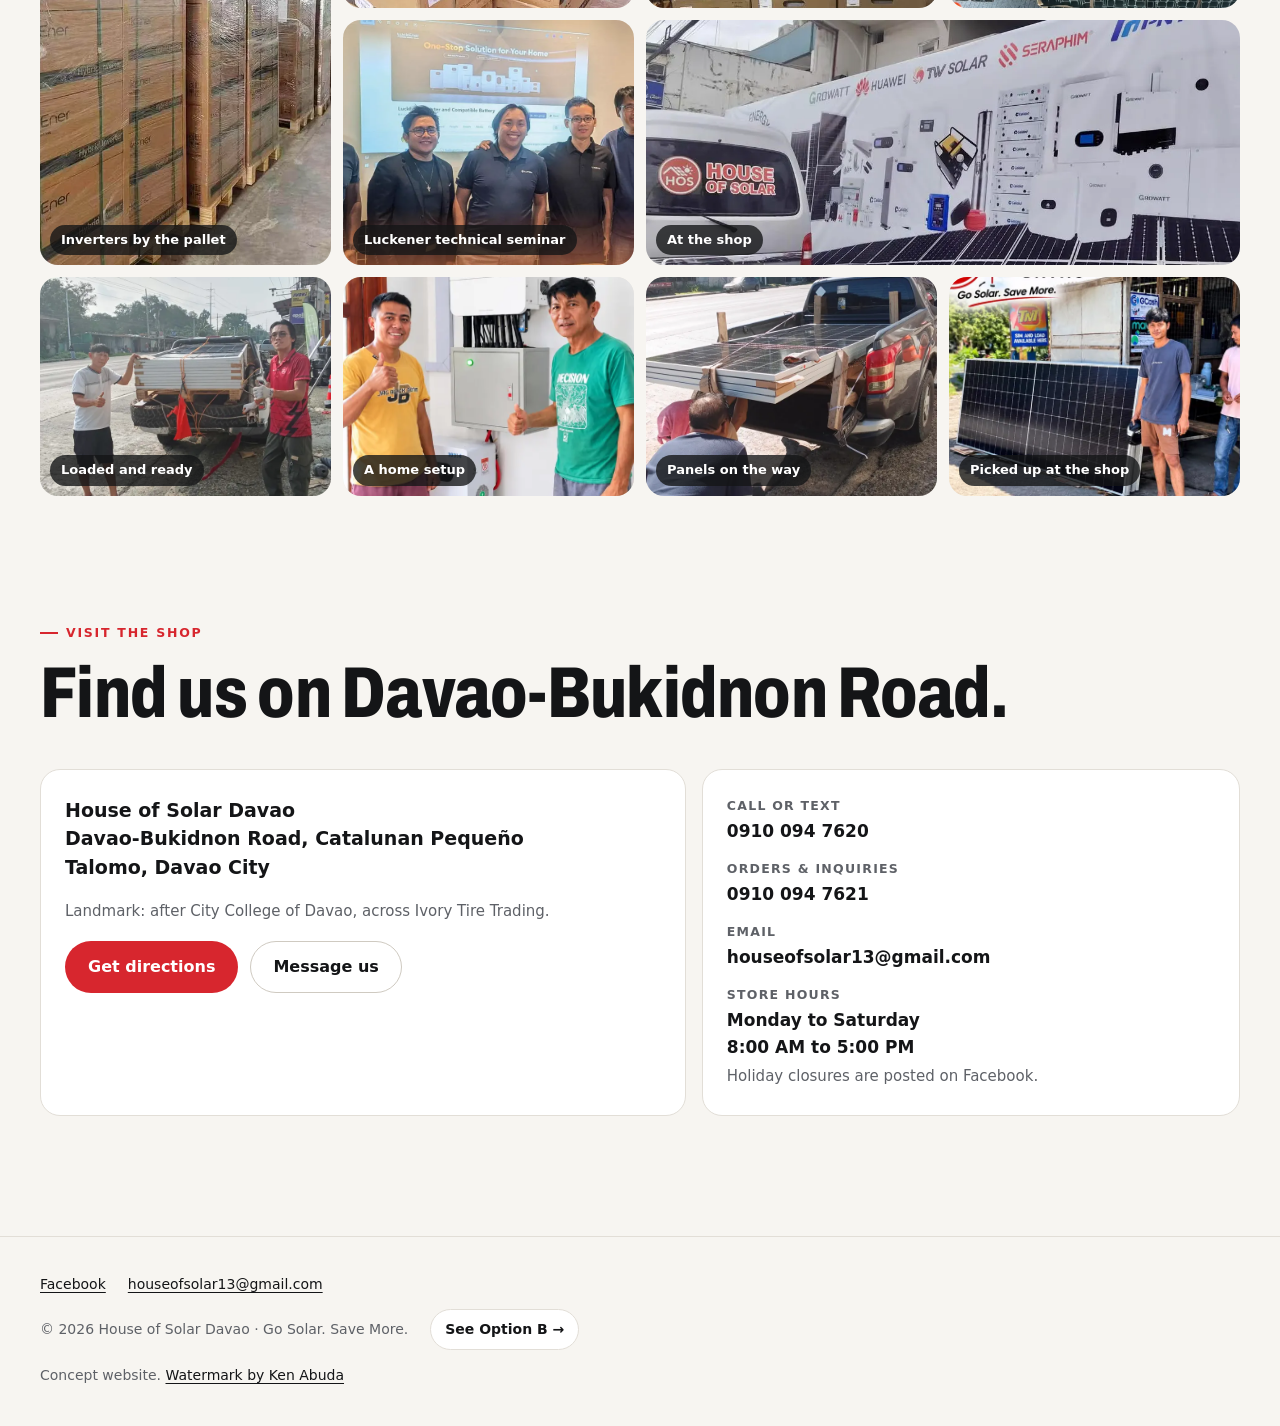
==== commit ccf7a236: "Add store hours, shipping, mounting prices, solar pumps and customer photos Co-Authored-By: Claude O" ====
--- a/index.html
+++ b/index.html
@@ -114,6 +114,28 @@
   .prod.feature .ask{color:#fff}
   .tag{justify-self:start;font-size:12px;font-weight:700;letter-spacing:.06em;text-transform:uppercase;background:var(--red);color:#fff;border-radius:999px;padding:4px 10px}
   .note{margin-top:18px;color:var(--muted);font-size:14px}
+
+  .pricelist{margin-top:28px;display:grid;gap:18px;background:var(--card);border:1px solid var(--line);border-radius:var(--r);padding:24px}
+  @media (min-width:900px){.pricelist{grid-template-columns:.8fr 1.2fr;align-items:start;padding:30px}}
+  .pricelist h3{font-size:clamp(28px,3.4vw,38px)}
+  .pricelist p{color:var(--muted);font-size:15px;margin-top:8px}
+  .table-wrap{overflow-x:auto;border:1px solid var(--line);border-radius:14px}
+  .pricelist table{width:100%;border-collapse:collapse;font-variant-numeric:tabular-nums}
+  .pricelist th,.pricelist td{padding:12px 16px;text-align:left;border-bottom:1px solid var(--line);vertical-align:top}
+  .pricelist thead th{font-size:12px;letter-spacing:.1em;text-transform:uppercase;color:var(--muted)}
+  .pricelist tbody th{font-weight:700}
+  .pricelist tbody th small{display:block;font-weight:500;color:var(--muted);font-size:13px}
+  .pricelist td{text-align:right;font-weight:800;white-space:nowrap;color:var(--red)}
+  .pricelist thead th:last-child{text-align:right}
+  .pricelist tbody tr:last-child>*{border-bottom:0}
+
+  /* shipping */
+  .ship{padding-block:clamp(56px,8vw,96px) 0}
+  .ship-grid{display:grid;gap:clamp(20px,4vw,48px);align-items:start}
+  @media (min-width:900px){.ship-grid{grid-template-columns:1fr 1.1fr}}
+  .ship ul{list-style:none;margin:0;padding:0;display:grid;gap:12px;grid-template-columns:repeat(auto-fit,minmax(min(100%,220px),1fr))}
+  .ship li{background:var(--card);border:1px solid var(--line);border-radius:16px;padding:18px;font-weight:600;line-height:1.4}
+  .ship li b{display:block;font-family:var(--display);font-weight:800;font-stretch:80%;font-size:26px;color:var(--red);margin-bottom:4px}
 
   /* crimping band */
   .band{background:var(--red);color:#fff;padding-block:clamp(40px,6vw,64px)}
@@ -233,6 +255,7 @@
     <nav class="nav" aria-label="Main">
       <a href="#products">Products</a>
       <a href="#install">Installation</a>
+      <a href="#ship">Shipping</a>
       <a href="#stock">Stock</a>
       <a href="#visit">Visit</a>
     </nav>
@@ -291,13 +314,13 @@
         <article class="prod reveal">
           <div class="ic"><svg viewBox="0 0 24 24" fill="none" stroke="currentColor" stroke-width="1.8" aria-hidden="true"><rect x="3" y="7" width="16" height="12" rx="2"/><path d="M19 11h2v4h-2M7 4v3M15 4v3M9 13h4M11 11v4"/></svg></div>
           <h3>Batteries</h3>
-          <p>Storage batteries, including models with Bluetooth so you can check them on your phone.</p>
+          <p>Home energy storage like Genix Green (200Ah and 314Ah, 5-year warranty), plus models with Bluetooth you can check on your phone.</p>
           <button class="ask" type="button" data-quote="battery">Ask for the price <span aria-hidden="true">→</span></button>
         </article>
         <article class="prod reveal">
           <div class="ic"><svg viewBox="0 0 24 24" fill="none" stroke="currentColor" stroke-width="1.8" aria-hidden="true"><path d="M3 20 12 5l9 15"/><path d="M6.5 14h11M5 17h14"/></svg></div>
           <h3>Mounting kits</h3>
-          <p>Rails and mounting kits at friendly prices for roofs and ground setups.</p>
+          <p>Rails, clamps, L-feet and grounding parts at distributor promo prices. See the price list below.</p>
           <button class="ask" type="button" data-quote="mounting">Ask for the price <span aria-hidden="true">→</span></button>
         </article>
         <article class="prod reveal">
@@ -307,11 +330,21 @@
           <button class="ask" type="button" data-quote="cables">Ask for the price <span aria-hidden="true">→</span></button>
         </article>
         <article class="prod reveal">
+          <div class="ic"><svg viewBox="0 0 24 24" fill="none" stroke="currentColor" stroke-width="1.8" aria-hidden="true"><path d="M12 3s-5 6-5 10a5 5 0 0 0 10 0c0-4-5-10-5-10z"/><path d="M10 14a2 2 0 0 0 2 2"/></svg></div>
+          <h3>Solar water pumps</h3>
+          <p>Submersible and surface pumps that run on solar, for farms and homes, with a 2-year warranty.</p>
+          <button class="ask" type="button" data-quote="pump">Ask for the price <span aria-hidden="true">→</span></button>
+        </article>
+        <article class="prod reveal">
           <div class="ic"><svg viewBox="0 0 24 24" fill="none" stroke="currentColor" stroke-width="1.8" aria-hidden="true"><path d="M3 11 12 4l9 7"/><path d="M5 10v10h14V10"/><path d="M9 20v-5h6v5"/></svg></div>
           <h3>Full setup</h3>
           <p>Not sure what you need? Tell us your bill and where you are, and we'll put together a set.</p>
           <button class="ask" type="button" data-quote="setup">Get a free quote <span aria-hidden="true">→</span></button>
         </article>
+      </div>
+      <div class="pricelist reveal" id="prices">
+        <div><h3>Mounting kit prices</h3><p>Distributor promo prices posted on November 13, 2026. Limited supply, so message us to confirm before you order.</p><div class="cta-row" style="margin-top:16px"><button class="btn btn-dark" type="button" data-quote="mounting">Order mounting parts</button></div></div>
+        <div class="table-wrap" role="region" tabindex="0" aria-label="Mounting kit prices"><table><thead><tr><th scope="col">Item</th><th scope="col">Price</th></tr></thead><tbody><tr><th scope="row">Aluminium rail<small>2.4 m, 1.15 mm thick</small></th><td>₱485</td></tr><tr><th scope="row">Rail connector<small>150 × 11 × 42 mm</small></th><td>₱68</td></tr><tr><th scope="row">Mid clamp<small>for 30–35 mm panels</small></th><td>₱38</td></tr><tr><th scope="row">End clamp<small>for 30–33 mm panels</small></th><td>₱38</td></tr><tr><th scope="row">L-foot<small>with TEK screw</small></th><td>₱68</td></tr><tr><th scope="row">Grounding lug<small>18 mm</small></th><td>₱39</td></tr><tr><th scope="row">Grounding clip<small>32 × 30.1 × 1 mm</small></th><td>₱7</td></tr></tbody></table></div>
       </div>
     </div>
   </section>
@@ -349,6 +382,22 @@
     </div>
   </section>
 
+  <section class="ship" id="ship" aria-labelledby="ship-h">
+    <div class="wrap ship-grid">
+      <div>
+        <p class="kicker">Outside Davao?</p>
+        <h2 class="h2" id="ship-h">We ship nationwide.</h2>
+        <p class="lead">Order from anywhere in Luzon, Visayas or Mindanao and we send it by J&amp;T Express straight from the shop.</p>
+      </div>
+      <ul>
+        <li><b>50 kg</b>Maximum weight per parcel</li>
+        <li><b>Quoted first</b>We tell you the shipping fee before we send it</li>
+        <li><b>GCash or bank</b>Pay by GCash or bank transfer</li>
+        <li><b>Paid, then packed</b>Your order ships once payment is confirmed</li>
+      </ul>
+    </div>
+  </section>
+
   <section id="stock">
     <div class="wrap">
       <p class="kicker">In stock</p>
@@ -361,6 +410,10 @@
         <figure class="reveal"><img src="assets/mounting-800.webp" width="800" height="600" loading="lazy" alt="Bundles of aluminium mounting rails loaded in a van"><figcaption>Mounting rails</figcaption></figure>
         <figure class="m-wide reveal"><img src="assets/seminar-900.webp" width="900" height="600" loading="lazy" alt="The House of Solar team at a Luckener technical seminar"><figcaption>Luckener technical seminar</figcaption></figure>
         <figure class="wide reveal"><img src="assets/storefront-960.webp" width="960" height="397" loading="lazy" alt="House of Solar van parked beside a banner showing inverters, batteries and panels"><figcaption>At the shop</figcaption></figure>
+        <figure class="reveal"><img src="assets/pickup-truck-720.webp" width="720" height="720" loading="lazy" alt="A customer and staff member with solar panels strapped to a pickup truck"><figcaption>Loaded and ready</figcaption></figure>
+        <figure class="reveal"><img src="assets/install2-640.webp" width="640" height="800" loading="lazy" style="object-position:50% 25%" alt="Two smiling customers beside a wall-mounted Luckener inverter, breaker box and battery"><figcaption>A home setup</figcaption></figure>
+        <figure class="reveal"><img src="assets/panels-truck-720.webp" width="720" height="720" loading="lazy" alt="Solar panels being secured on the back of a pickup truck"><figcaption>Panels on the way</figcaption></figure>
+        <figure class="reveal"><img src="assets/panel-pickup-800.webp" width="800" height="460" loading="lazy" alt="Two customers beside a stack of new solar panels outside the shop"><figcaption>Picked up at the shop</figcaption></figure>
       </div>
     </div>
   </section>
@@ -372,6 +425,7 @@
       <div class="visit-grid">
         <div class="vcard">
           <address>House of Solar Davao<br>Davao-Bukidnon Road, Catalunan Pequeño<br>Talomo, Davao City</address>
+          <p class="muted">Landmark: after City College of Davao, across Ivory Tire Trading.</p>
           <div class="cta-row">
             <a class="btn btn-red" href="https://maps.app.goo.gl/4SUnkpNkTWq9NX2J6" target="_blank" rel="noopener">Get directions</a>
             <a class="btn btn-ghost" href="https://m.me/houseofsolardavao" target="_blank" rel="noopener">Message us</a>
@@ -380,9 +434,9 @@
         <div class="vcard">
           <dl>
             <div><dt>Call or text</dt><dd><a href="tel:+639100947620">0910 094 7620</a></dd></div>
-            <div><dt>Products, service &amp; reservation</dt><dd><a href="tel:+639100947621">0910 094 7621</a></dd></div>
+            <div><dt>Orders &amp; inquiries</dt><dd><a href="tel:+639100947621">0910 094 7621</a></dd></div>
             <div><dt>Email</dt><dd><a href="mailto:houseofsolar13@gmail.com">houseofsolar13@gmail.com</a></dd></div>
-            <div><dt>Store hours</dt><dd class="muted">Message us for today's hours.</dd></div>
+            <div><dt>Store hours</dt><dd>Monday to Saturday<br>8:00 AM to 5:00 PM<br><span class="muted">Holiday closures are posted on Facebook.</span></dd></div>
           </dl>
         </div>
       </div>
@@ -397,7 +451,7 @@
       <a href="mailto:houseofsolar13@gmail.com">houseofsolar13@gmail.com</a>
     </div>
     <div class="row">
-      <span>© <span id="yr">2026</span> House of Solar Davao</span>
+      <span>© <span id="yr">2026</span> House of Solar Davao · Go Solar. Save More.</span>
       <a class="compare" href="v2/">See Option B →</a>
     </div>
     <p>Concept website. <a href="https://kendamin.github.io/" target="_blank" rel="noopener">Watermark by Ken Abuda</a></p>
@@ -426,6 +480,7 @@
           <option value="inverter" data-say="a hybrid inverter">Hybrid inverter</option>
           <option value="battery" data-say="a battery">Battery</option>
           <option value="mounting" data-say="a mounting kit">Mounting kit</option>
+          <option value="pump" data-say="a solar water pump">Solar water pump</option>
           <option value="cables" data-say="cables and connectors">Cables &amp; connectors</option>
           <option value="unsure" data-say="solar (not sure yet what we need)">Not sure yet</option>
         </select>
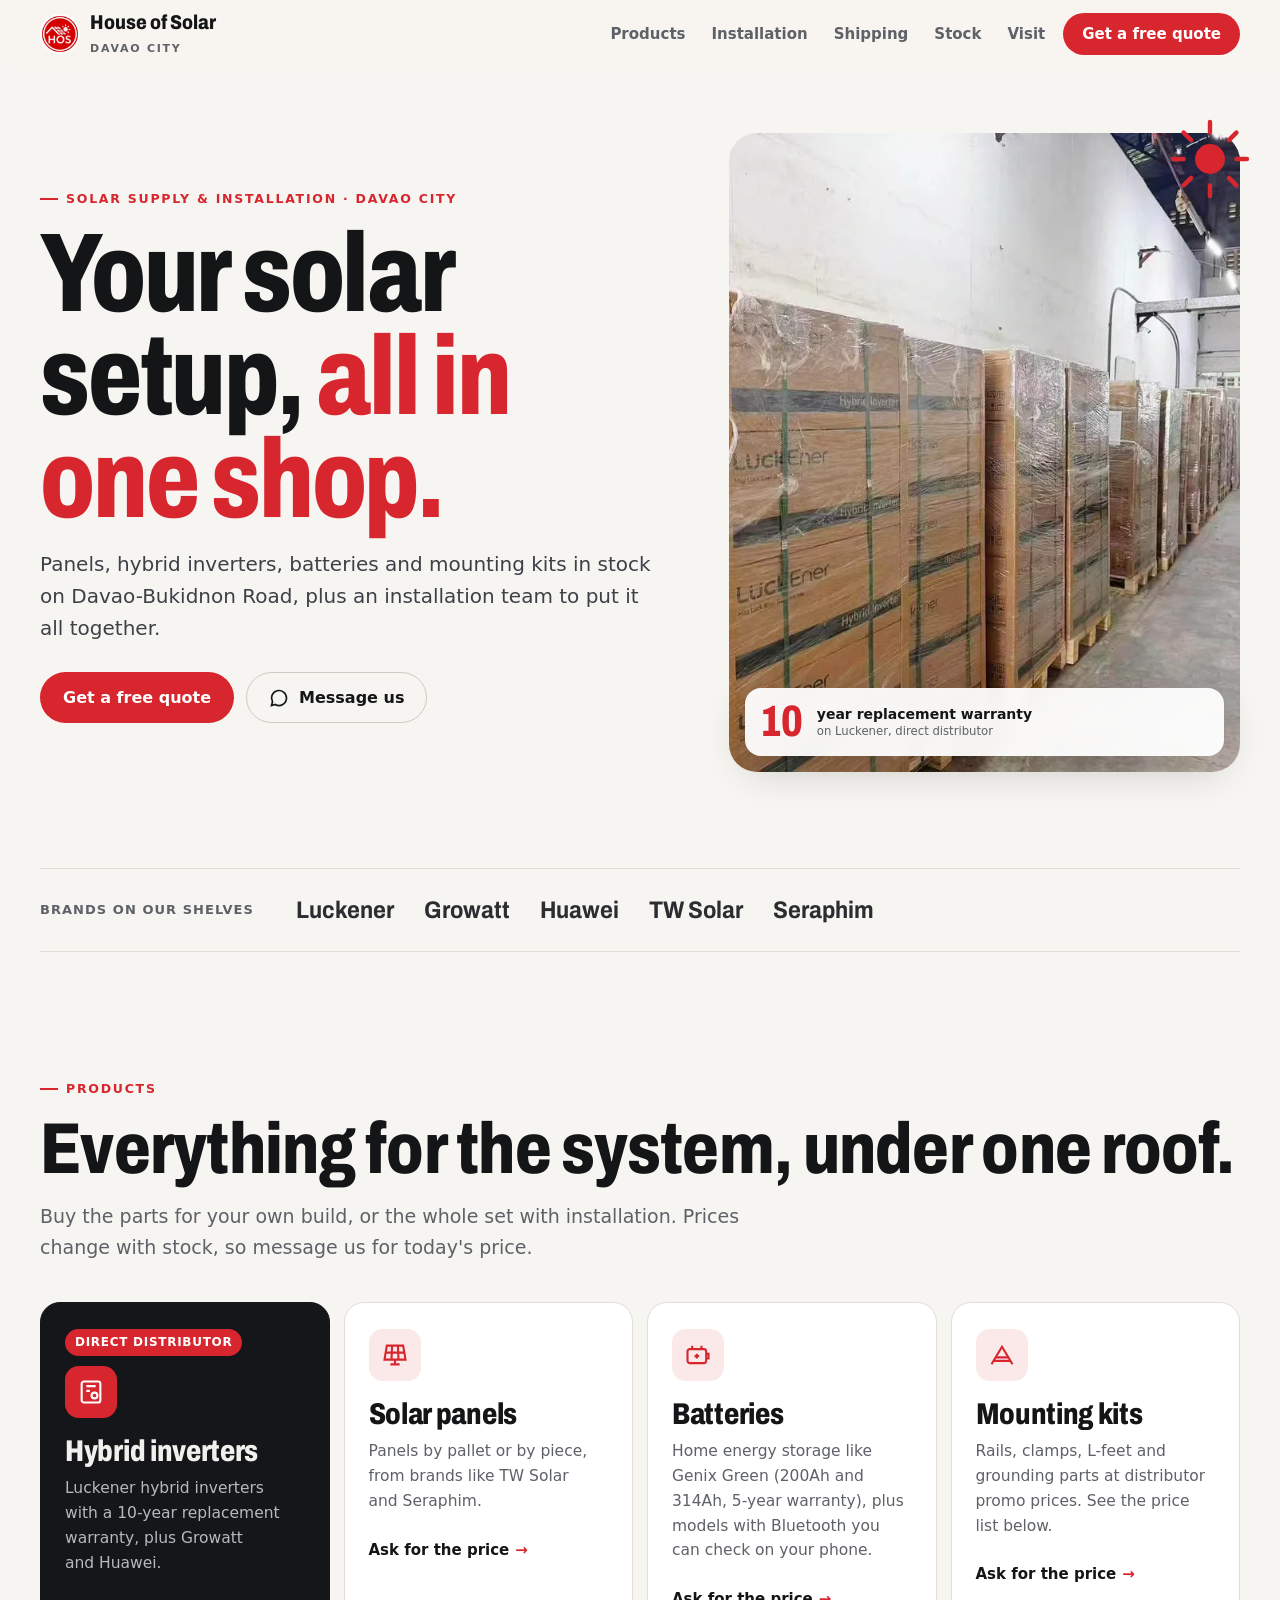
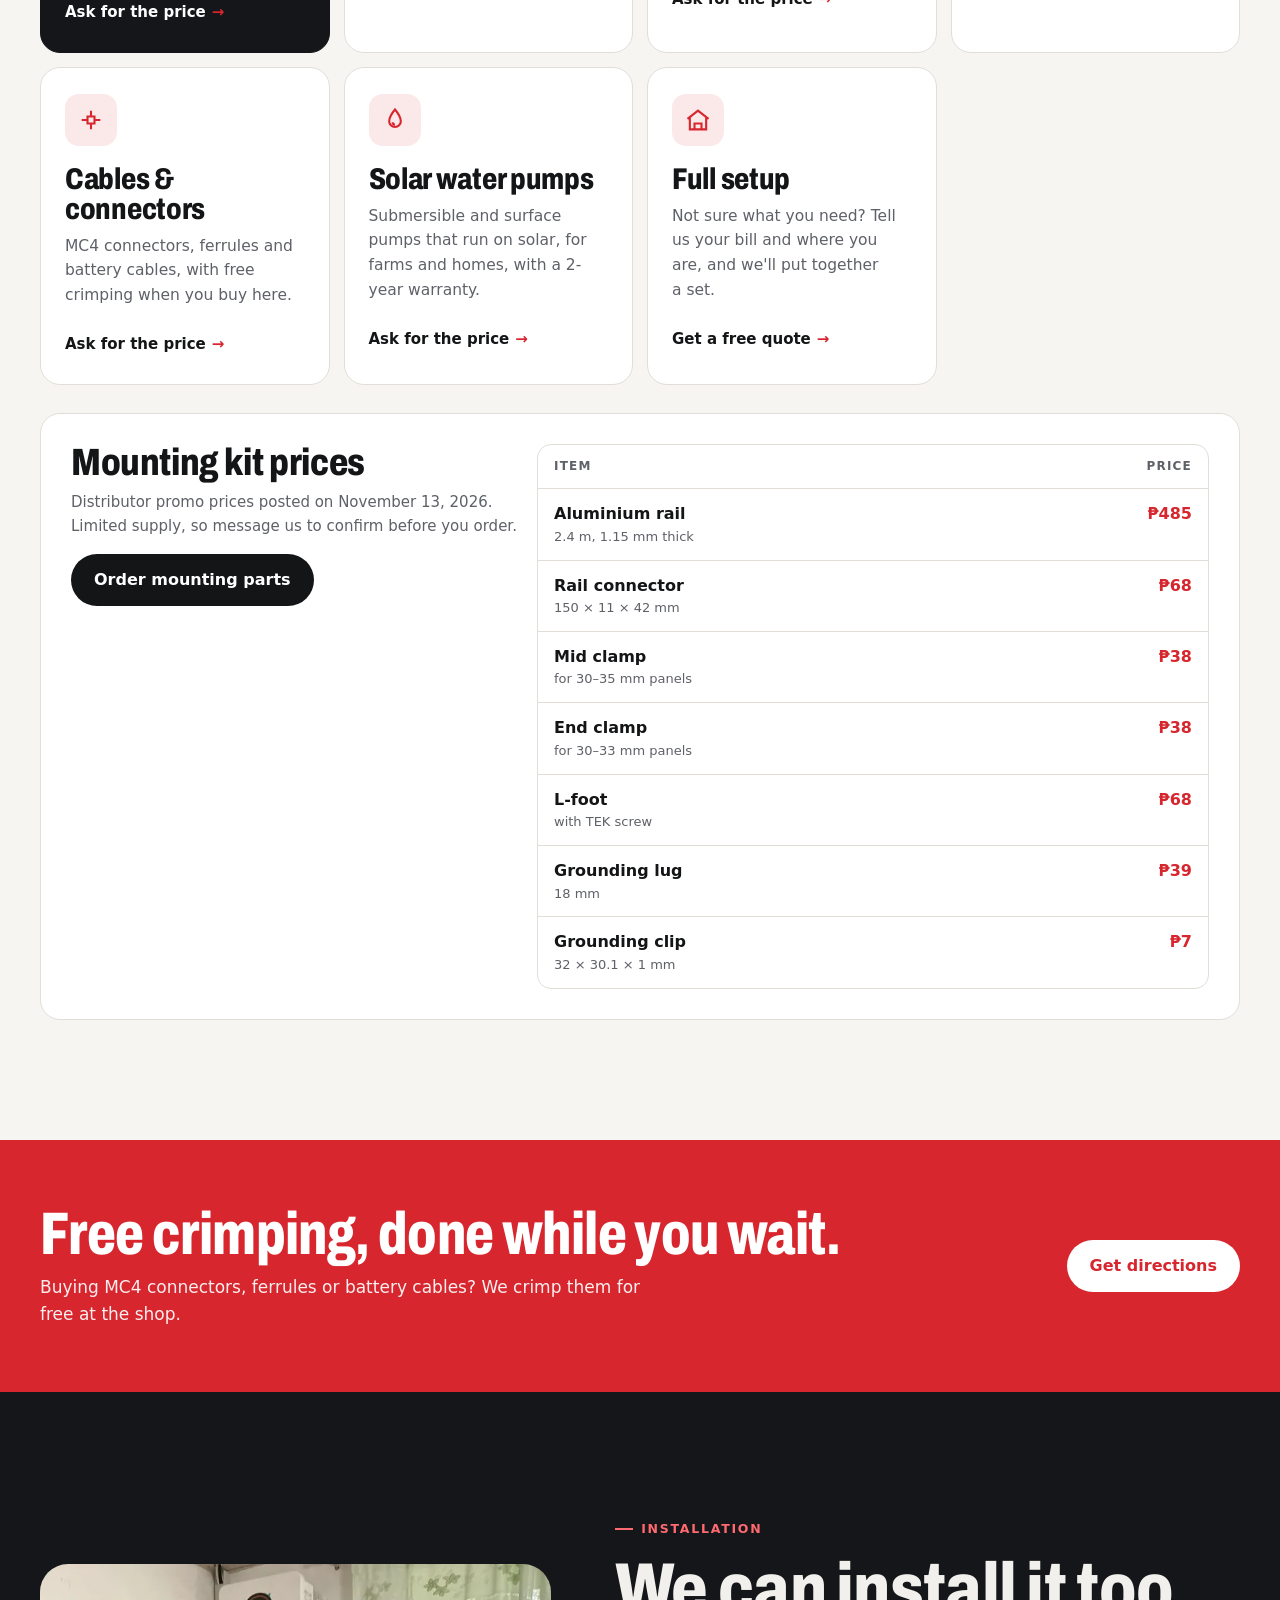
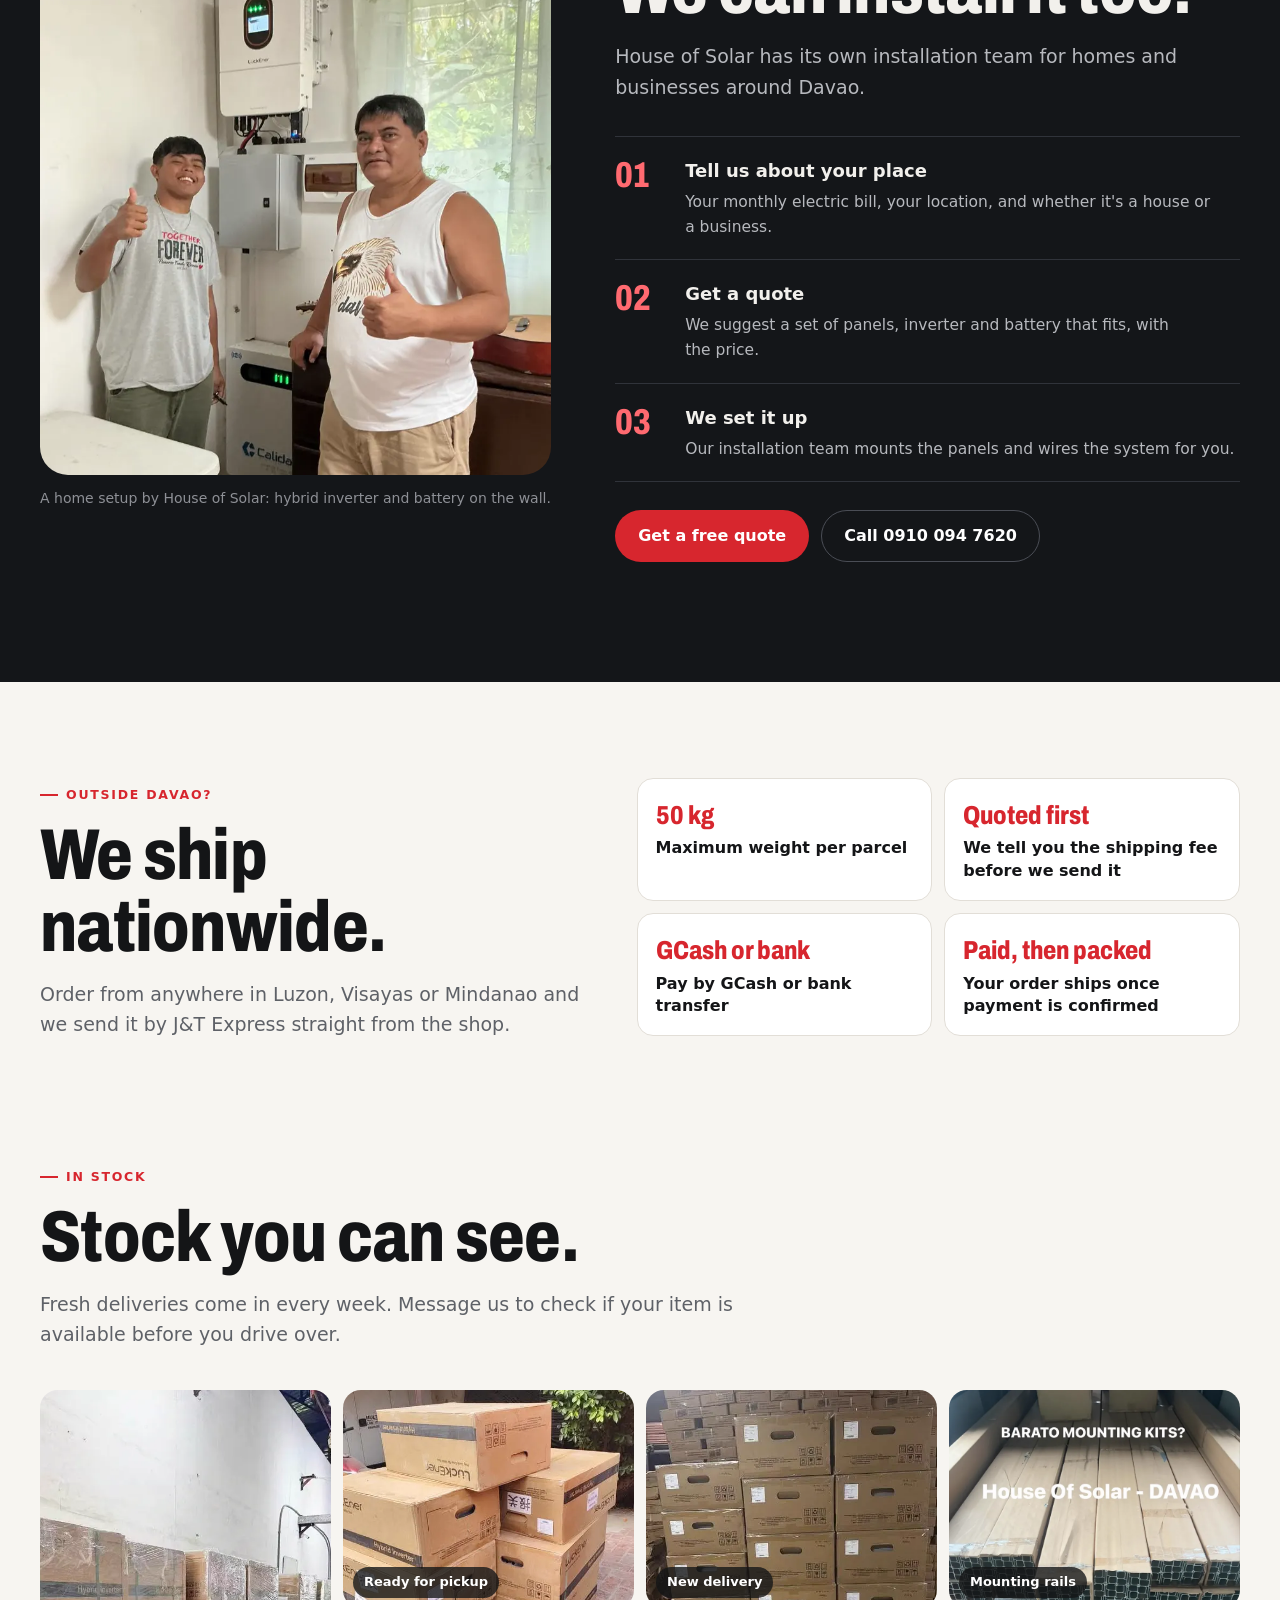
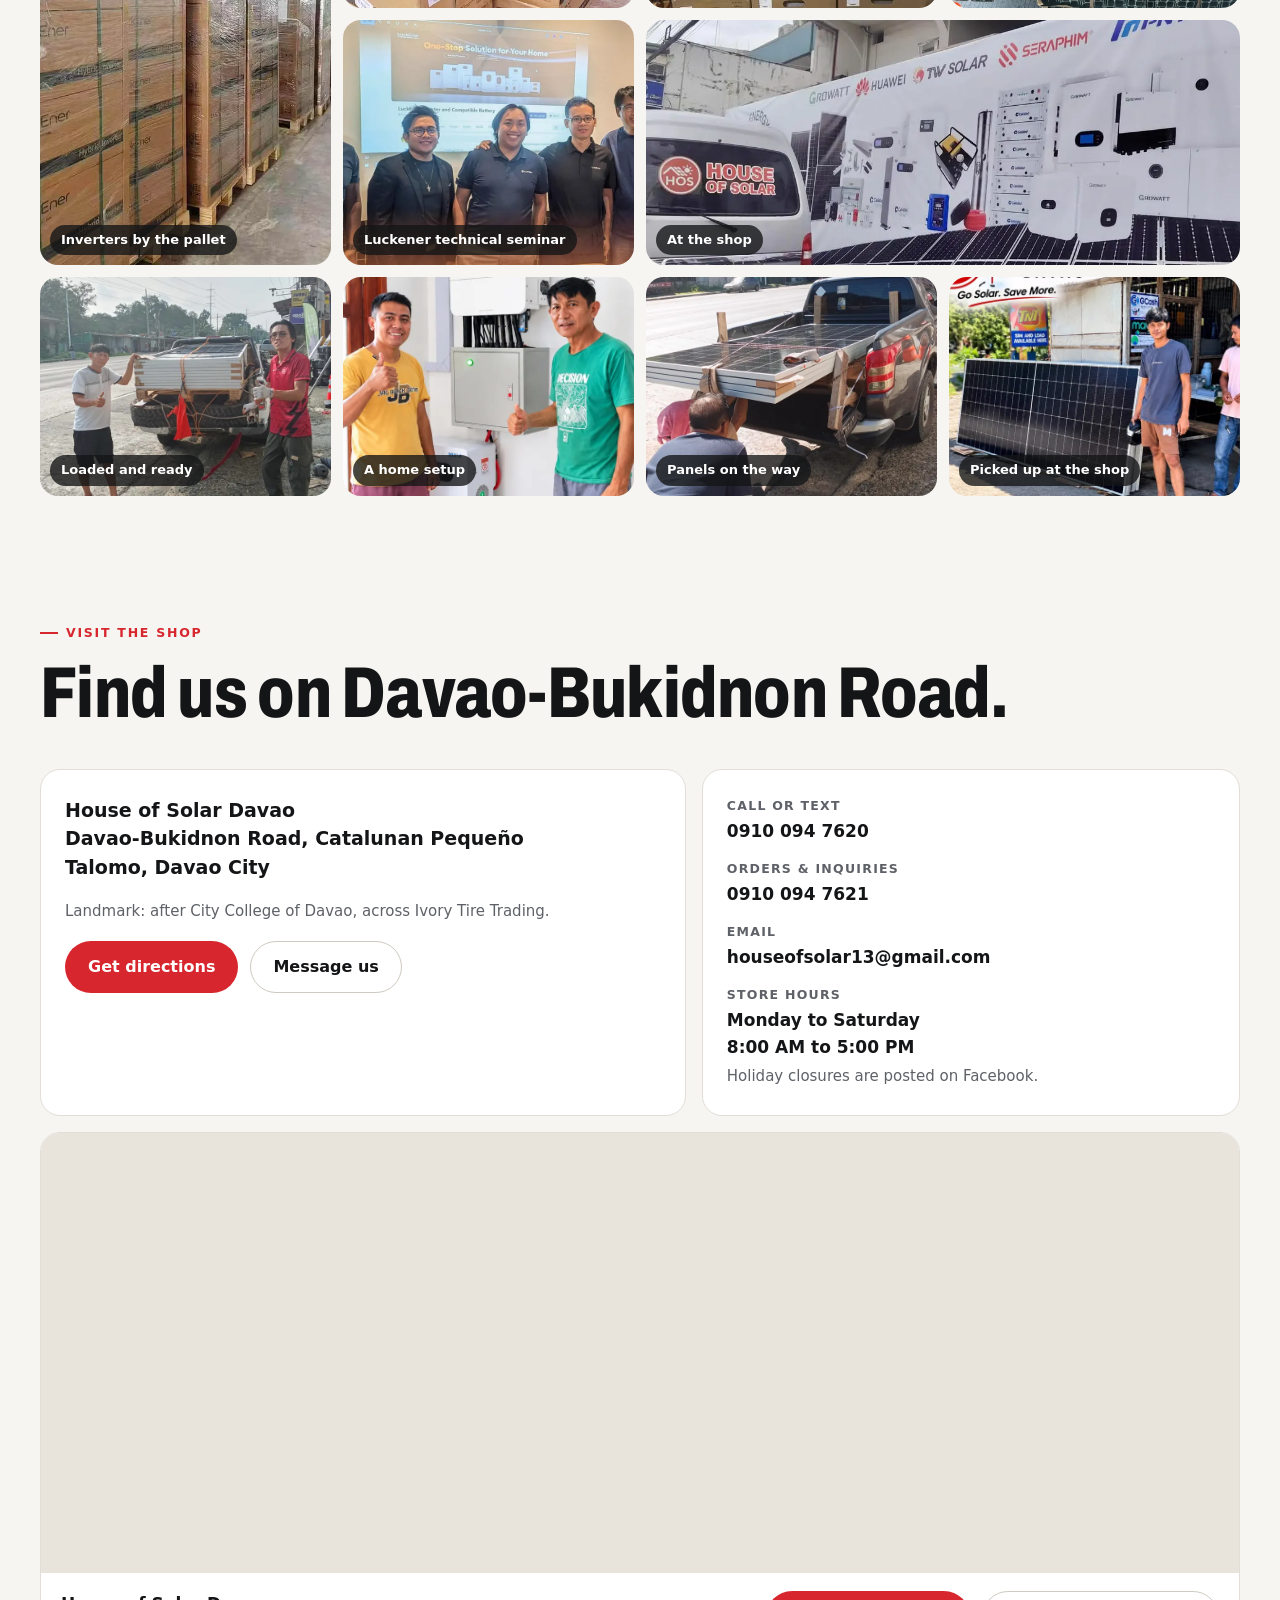
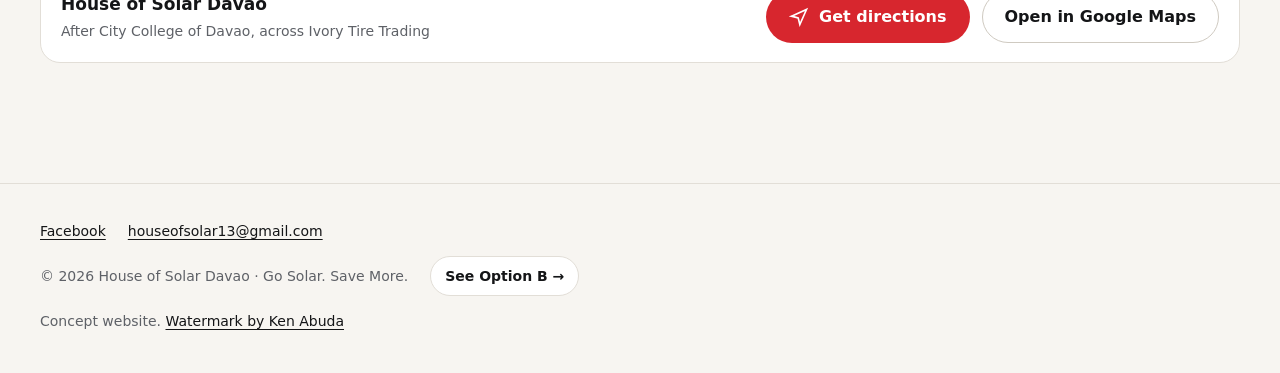
==== commit b5016e1a: "Add Google Map and Directions to both options Co-Authored-By: Claude Opus 5.5 <noreply@anthropic.com" ====
--- a/index.html
+++ b/index.html
@@ -190,6 +190,14 @@
   .vcard .muted{color:var(--muted);font-weight:500;font-size:15px}
   .vcard .cta-row{margin-top:0}
 
+  .map-card{background:var(--card);border:1px solid var(--line);border-radius:var(--r);overflow:hidden}
+  .map-card iframe{display:block;width:100%;height:clamp(280px,42vw,440px);border:0;background:#E8E4DC}
+  .map-bar{display:flex;flex-wrap:wrap;gap:14px 20px;align-items:center;justify-content:space-between;padding:18px 20px}
+  .map-bar p b{display:block;font-size:17px}
+  .map-bar p span{color:var(--muted);font-size:14px}
+  .map-bar .cta-row{margin-top:0}
+  @media (max-width:520px){.map-bar .cta-row,.map-bar .btn{width:100%}.map-bar .btn{justify-content:center}}
+  .visit-grid .map-card{grid-column:1/-1}
   footer{border-top:1px solid var(--line);padding:36px 0 40px;color:var(--muted);font-size:14px}
   footer .wrap{display:grid;gap:14px}
   footer .row{display:flex;flex-wrap:wrap;gap:10px 22px;align-items:center}
@@ -439,6 +447,13 @@
             <div><dt>Store hours</dt><dd>Monday to Saturday<br>8:00 AM to 5:00 PM<br><span class="muted">Holiday closures are posted on Facebook.</span></dd></div>
           </dl>
         </div>
+        <div class="map-card">
+          <iframe src="https://maps.google.com/maps?q=House+of+Solar+Davao,+Davao-Bukidnon+Road,+Catalunan+Peque%C3%B1o,+Davao+City&amp;ll=7.06796,125.52698&amp;z=16&amp;output=embed" title="Map: House of Solar Davao on Davao-Bukidnon Road, Catalunan Pequeño, Davao City" loading="lazy" referrerpolicy="no-referrer-when-downgrade" allowfullscreen></iframe>
+          <div class="map-bar">
+            <p><b>House of Solar Davao</b><span>After City College of Davao, across Ivory Tire Trading</span></p>
+            <div class="cta-row"><a class="btn btn-red" href="https://www.google.com/maps/dir/?api=1&amp;destination=3G9G%2B5QQ+Davao+City" target="_blank" rel="noopener"><svg viewBox="0 0 24 24" fill="none" stroke="currentColor" stroke-width="2" aria-hidden="true"><path d="m3 11 18-8-8 18-2-8z"/></svg>Get directions</a><a class="btn btn-ghost" href="https://maps.app.goo.gl/4SUnkpNkTWq9NX2J6" target="_blank" rel="noopener">Open in Google Maps</a></div>
+          </div>
+        </div>
       </div>
     </div>
   </section>
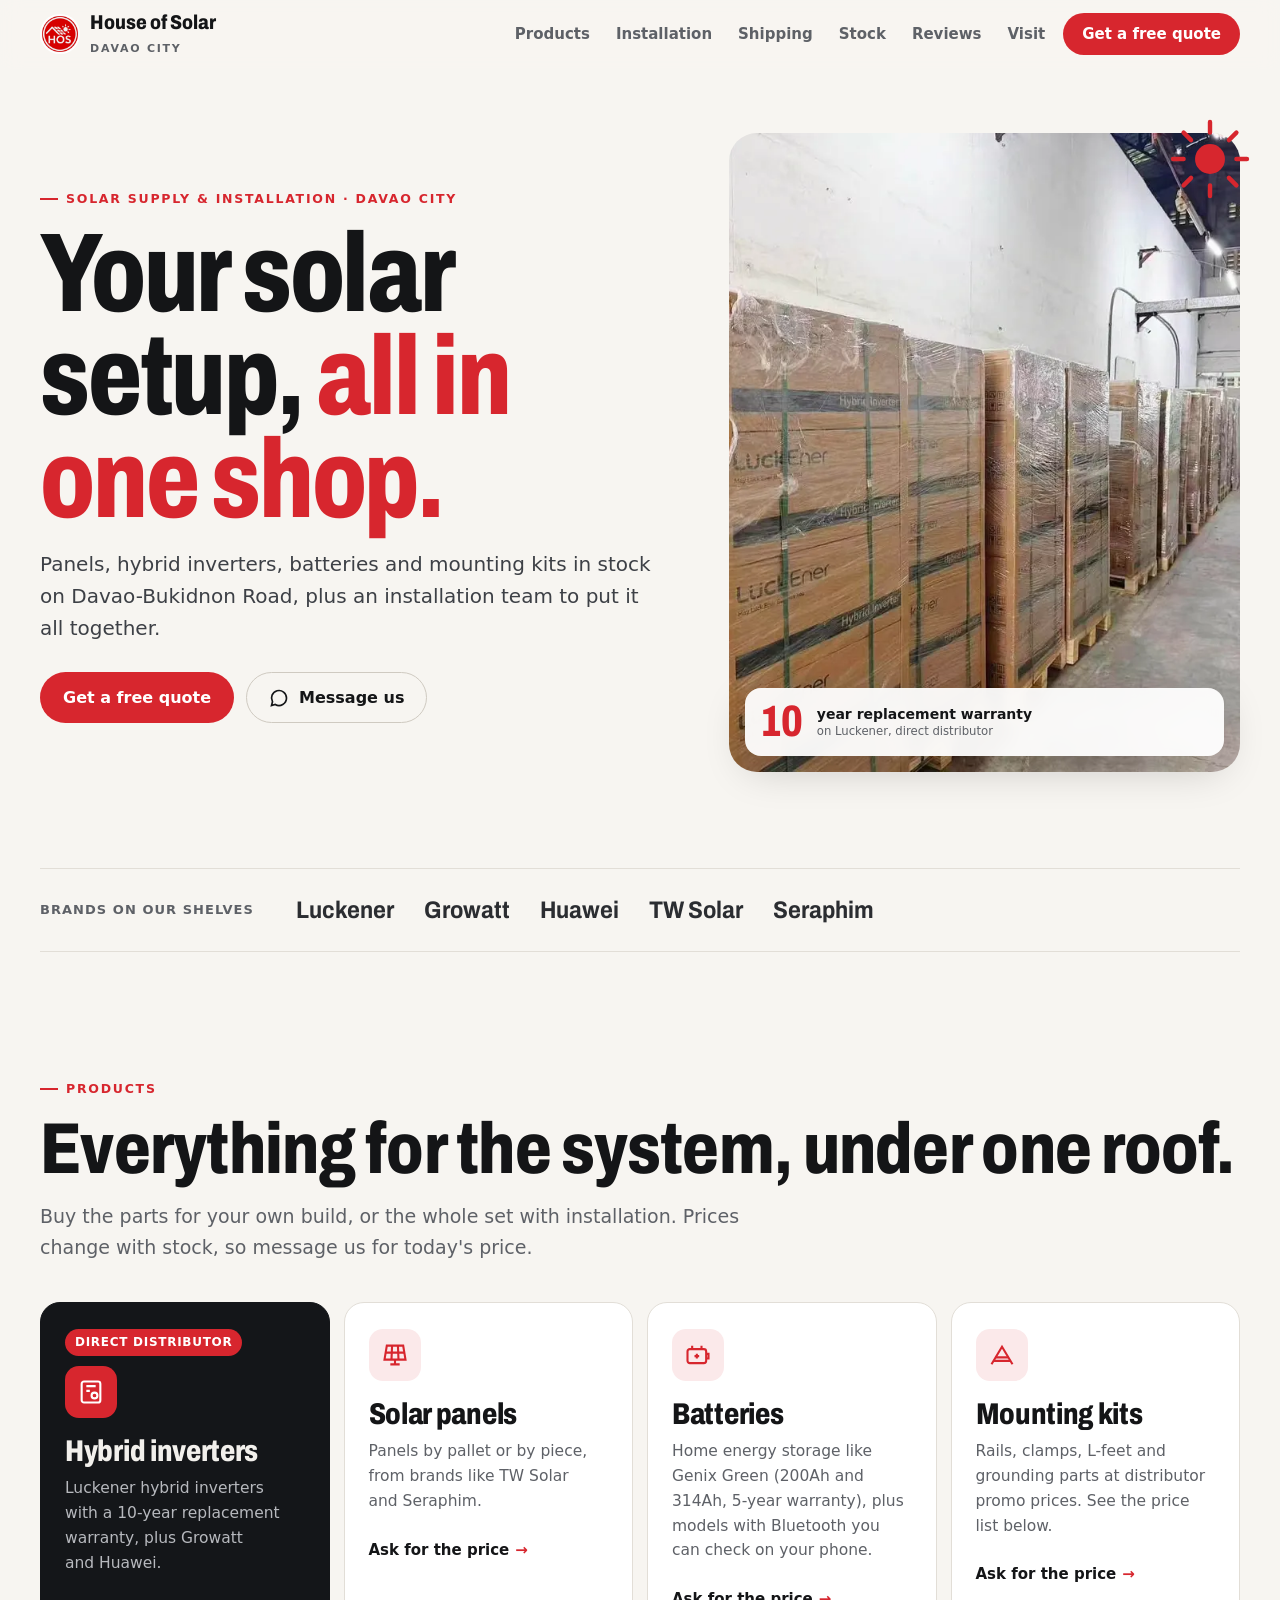
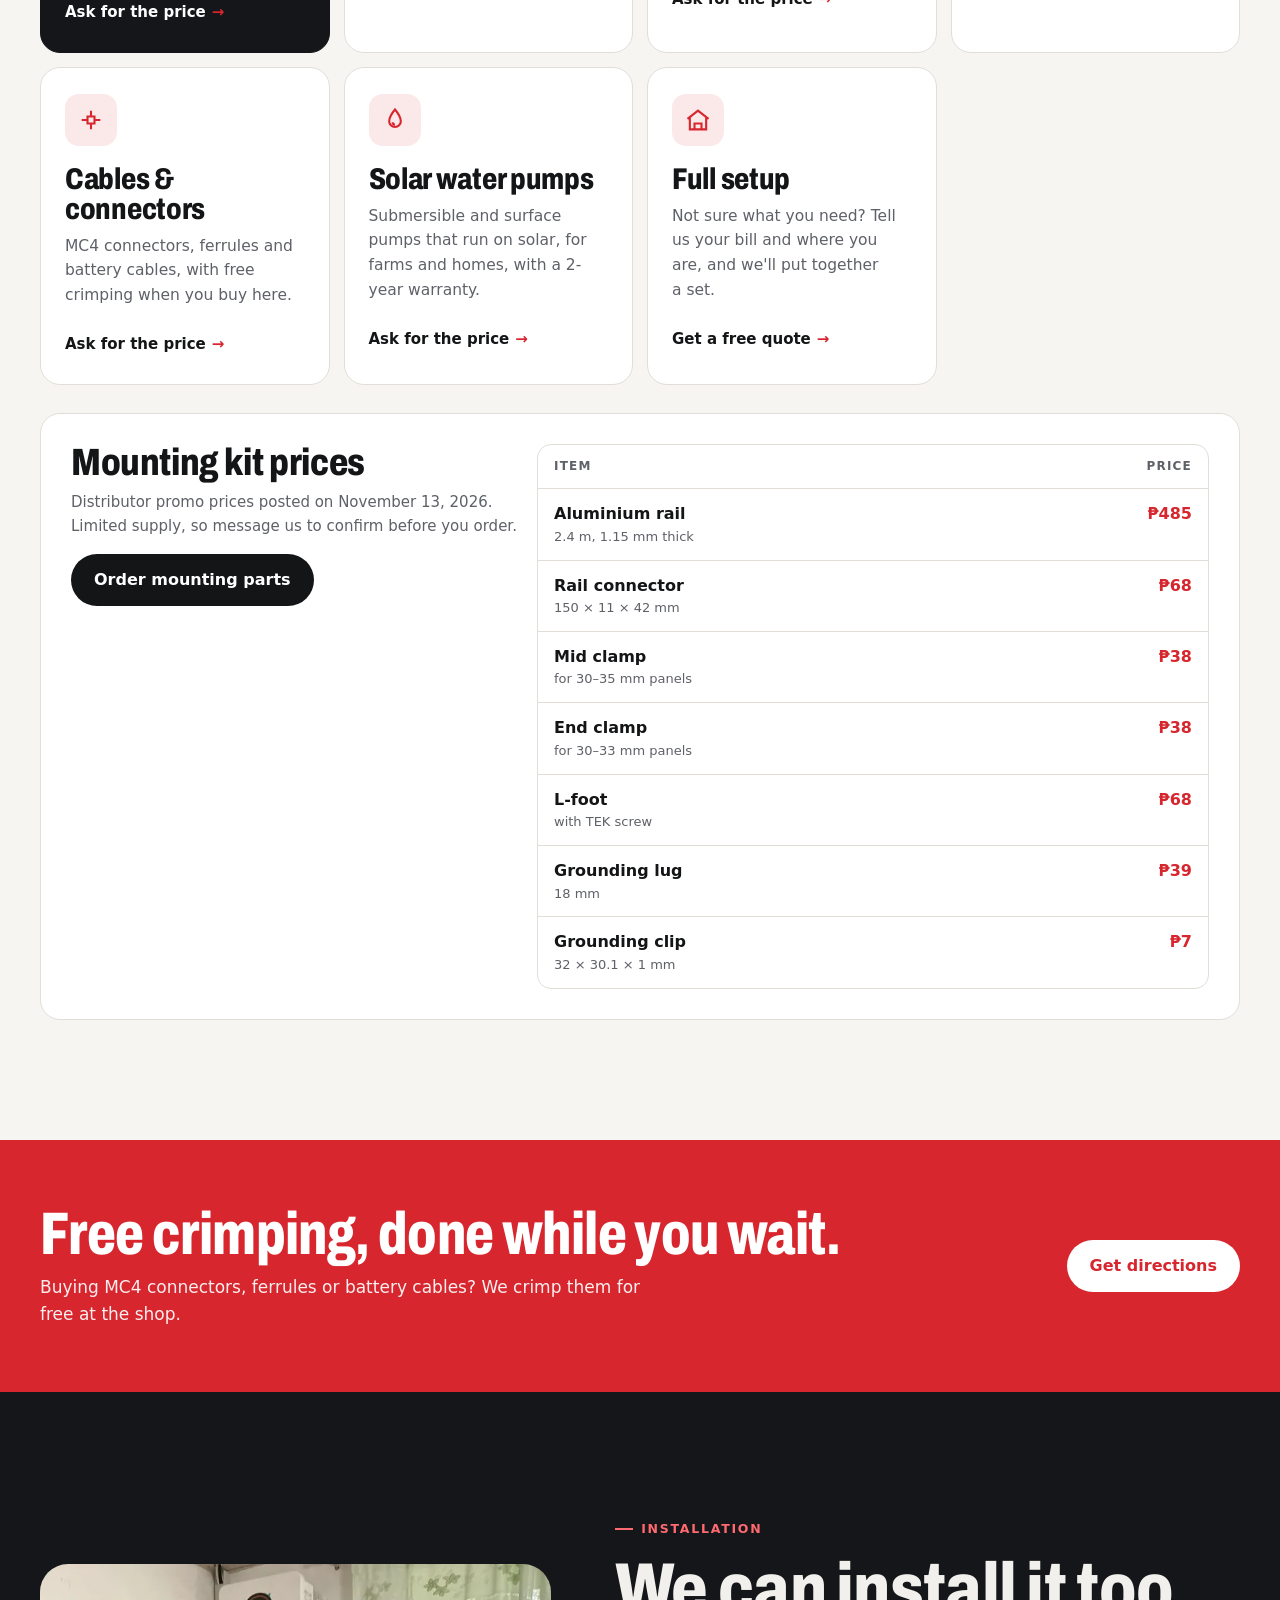
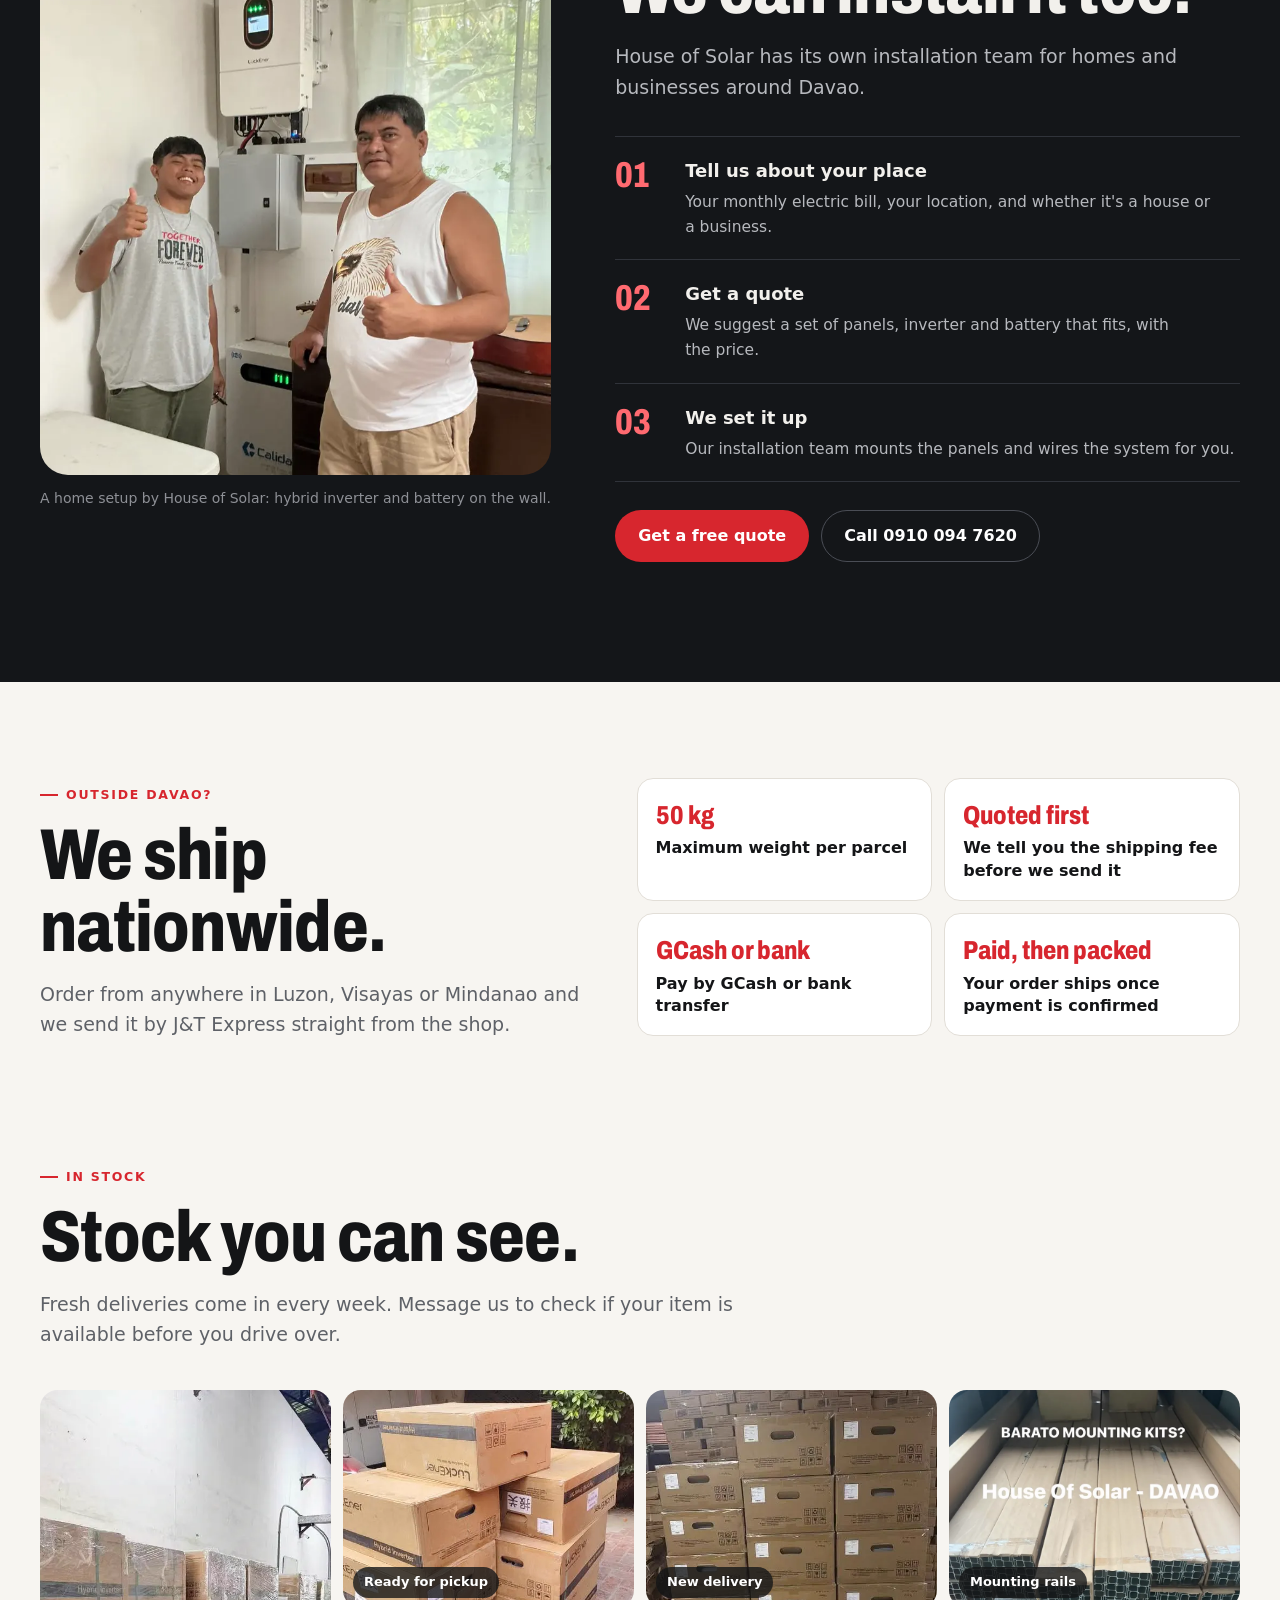
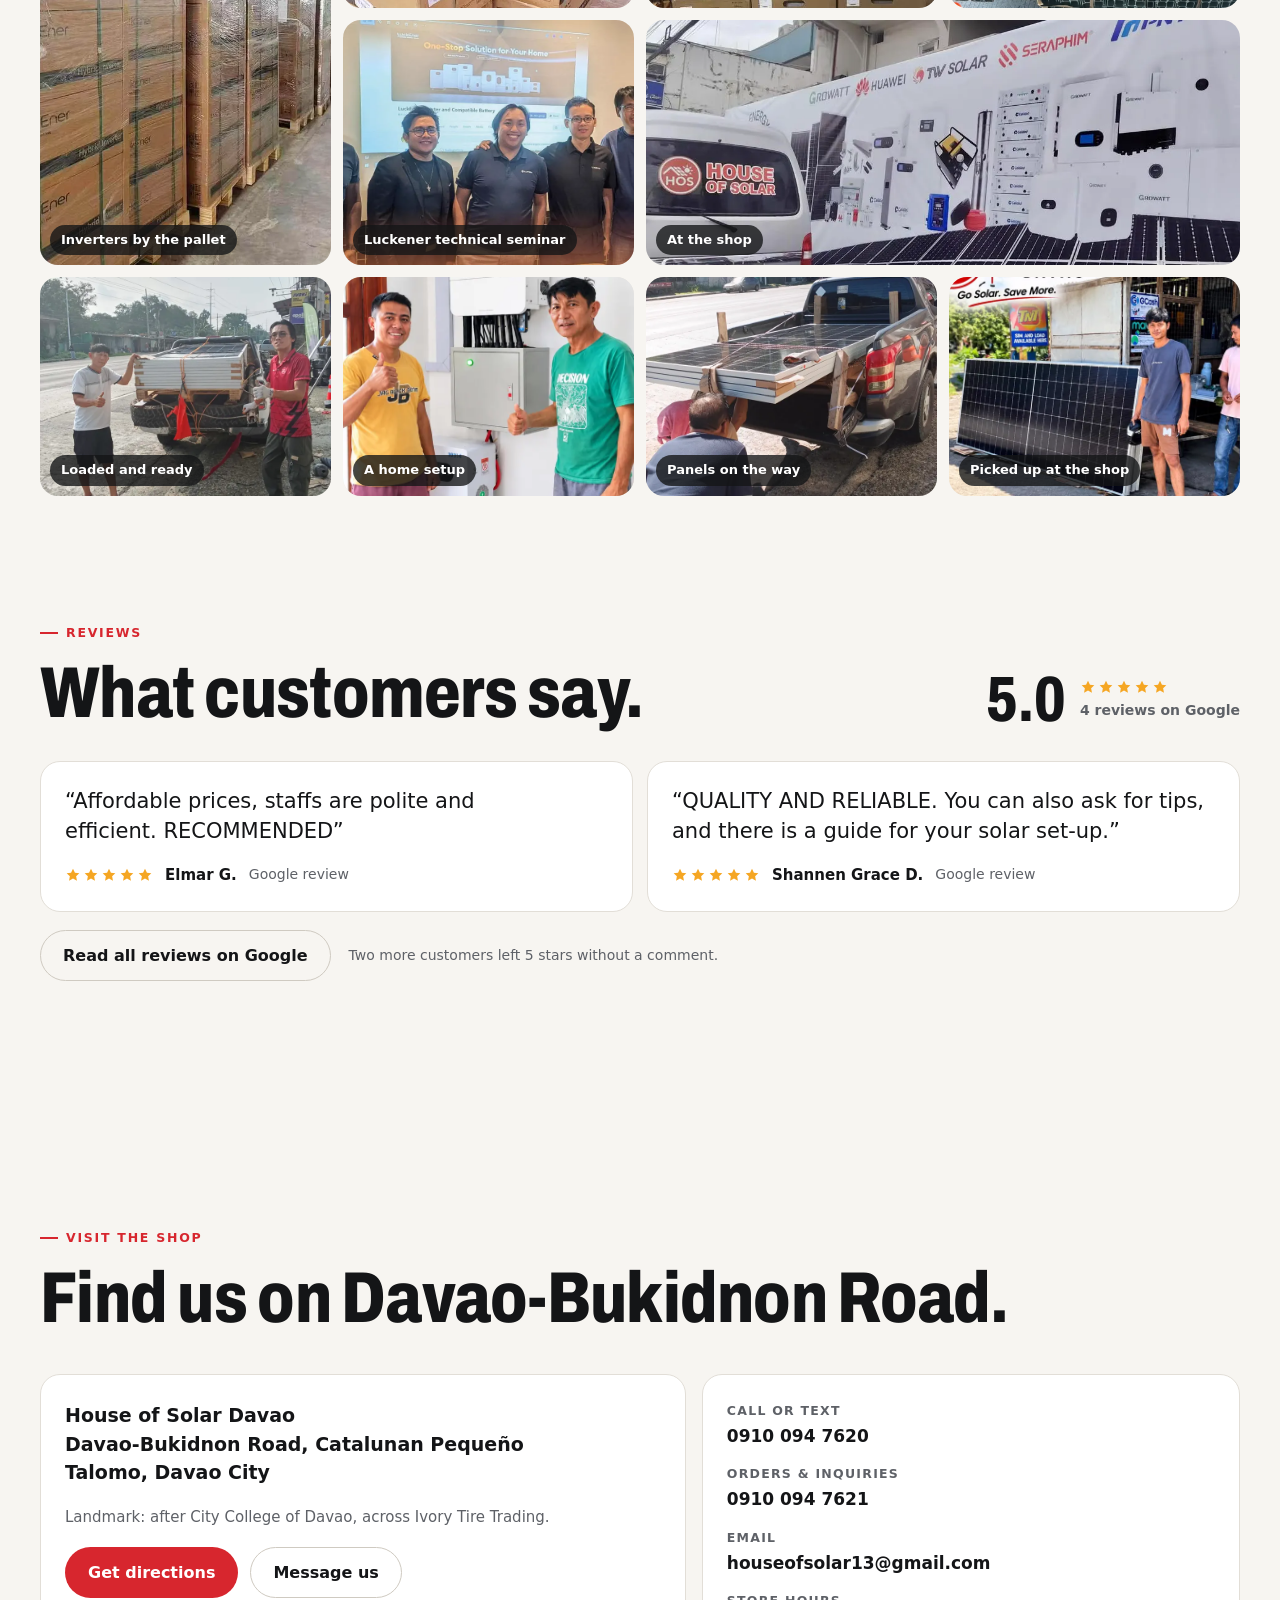
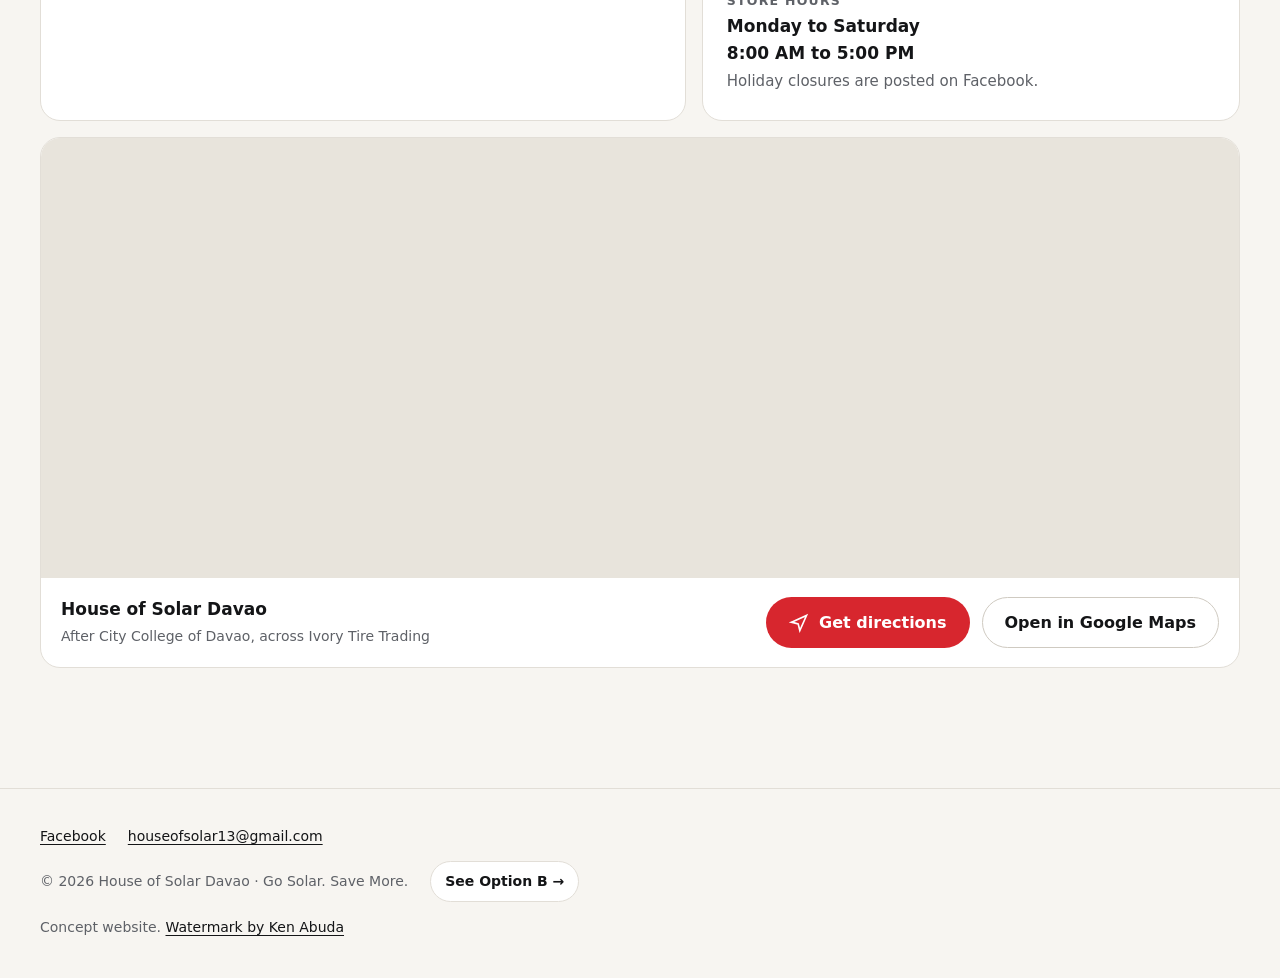
==== commit 69abf7b3: "Add Google reviews (5.0, 4 reviews) to both options Co-Authored-By: Claude Opus 5.5 <noreply@anthrop" ====
--- a/index.html
+++ b/index.html
@@ -190,6 +190,23 @@
   .vcard .muted{color:var(--muted);font-weight:500;font-size:15px}
   .vcard .cta-row{margin-top:0}
 
+  .stars{display:inline-flex;gap:2px;color:#F5A623}
+  .stars svg{width:16px;height:16px;fill:currentColor}
+  .rev-head{display:flex;flex-wrap:wrap;align-items:end;justify-content:space-between;gap:20px}
+  .score{display:flex;align-items:center;gap:14px}
+  .score b{font-family:var(--display);font-weight:800;font-stretch:75%;font-size:64px;line-height:.9}
+  .score > div{display:grid;gap:4px}
+  .score span:not(.stars){font-size:14px;color:var(--muted);font-weight:600}
+  .rev-grid{display:grid;gap:14px;margin-top:32px;grid-template-columns:repeat(auto-fit,minmax(min(100%,320px),1fr))}
+  .rev{margin:0;background:var(--card);border:1px solid var(--line);border-radius:var(--r);padding:24px;display:grid;gap:16px;align-content:space-between}
+  .rev blockquote{margin:0}
+  .rev blockquote p{font-size:clamp(18px,2vw,21px);line-height:1.45;font-weight:500}
+  .rev blockquote p::before{content:"\201C"}
+  .rev blockquote p::after{content:"\201D"}
+  .rev figcaption{display:flex;flex-wrap:wrap;align-items:center;gap:6px 12px;font-size:14px}
+  .rev figcaption b{font-size:15px}
+  .rev figcaption span:last-child{color:var(--muted)}
+  .rev-more{margin-top:18px;display:flex;flex-wrap:wrap;align-items:center;gap:12px 18px;color:var(--muted);font-size:14px}
   .map-card{background:var(--card);border:1px solid var(--line);border-radius:var(--r);overflow:hidden}
   .map-card iframe{display:block;width:100%;height:clamp(280px,42vw,440px);border:0;background:#E8E4DC}
   .map-bar{display:flex;flex-wrap:wrap;gap:14px 20px;align-items:center;justify-content:space-between;padding:18px 20px}
@@ -265,6 +282,7 @@
       <a href="#install">Installation</a>
       <a href="#ship">Shipping</a>
       <a href="#stock">Stock</a>
+      <a href="#reviews">Reviews</a>
       <a href="#visit">Visit</a>
     </nav>
     <button class="btn btn-red" type="button" data-quote>Get a free quote</button>
@@ -426,7 +444,21 @@
     </div>
   </section>
 
-  <section id="visit" style="padding-top:0">
+  <section id="reviews" aria-labelledby="rev-h" style="padding-top:0">
+    <div class="wrap">
+      <div class="rev-head">
+        <div><p class="kicker">Reviews</p><h2 class="h2" id="rev-h">What customers say.</h2></div>
+        <div class="score"><b>5.0</b><div><span class="stars" role="img" aria-label="5 out of 5 stars"><svg viewBox="0 0 24 24" aria-hidden="true"><path d="m12 2.5 2.9 6 6.6.9-4.8 4.6 1.2 6.5L12 17.4l-5.9 3.1 1.2-6.5L2.5 9.4l6.6-.9z"/></svg><svg viewBox="0 0 24 24" aria-hidden="true"><path d="m12 2.5 2.9 6 6.6.9-4.8 4.6 1.2 6.5L12 17.4l-5.9 3.1 1.2-6.5L2.5 9.4l6.6-.9z"/></svg><svg viewBox="0 0 24 24" aria-hidden="true"><path d="m12 2.5 2.9 6 6.6.9-4.8 4.6 1.2 6.5L12 17.4l-5.9 3.1 1.2-6.5L2.5 9.4l6.6-.9z"/></svg><svg viewBox="0 0 24 24" aria-hidden="true"><path d="m12 2.5 2.9 6 6.6.9-4.8 4.6 1.2 6.5L12 17.4l-5.9 3.1 1.2-6.5L2.5 9.4l6.6-.9z"/></svg><svg viewBox="0 0 24 24" aria-hidden="true"><path d="m12 2.5 2.9 6 6.6.9-4.8 4.6 1.2 6.5L12 17.4l-5.9 3.1 1.2-6.5L2.5 9.4l6.6-.9z"/></svg></span><span>4 reviews on Google</span></div></div>
+      </div>
+      <div class="rev-grid">
+        <figure class="rev reveal"><blockquote><p>Affordable prices, staffs are polite and efficient. RECOMMENDED</p></blockquote><figcaption><span class="stars" role="img" aria-label="5 out of 5 stars"><svg viewBox="0 0 24 24" aria-hidden="true"><path d="m12 2.5 2.9 6 6.6.9-4.8 4.6 1.2 6.5L12 17.4l-5.9 3.1 1.2-6.5L2.5 9.4l6.6-.9z"/></svg><svg viewBox="0 0 24 24" aria-hidden="true"><path d="m12 2.5 2.9 6 6.6.9-4.8 4.6 1.2 6.5L12 17.4l-5.9 3.1 1.2-6.5L2.5 9.4l6.6-.9z"/></svg><svg viewBox="0 0 24 24" aria-hidden="true"><path d="m12 2.5 2.9 6 6.6.9-4.8 4.6 1.2 6.5L12 17.4l-5.9 3.1 1.2-6.5L2.5 9.4l6.6-.9z"/></svg><svg viewBox="0 0 24 24" aria-hidden="true"><path d="m12 2.5 2.9 6 6.6.9-4.8 4.6 1.2 6.5L12 17.4l-5.9 3.1 1.2-6.5L2.5 9.4l6.6-.9z"/></svg><svg viewBox="0 0 24 24" aria-hidden="true"><path d="m12 2.5 2.9 6 6.6.9-4.8 4.6 1.2 6.5L12 17.4l-5.9 3.1 1.2-6.5L2.5 9.4l6.6-.9z"/></svg></span><b>Elmar G.</b><span>Google review</span></figcaption></figure>
+        <figure class="rev reveal"><blockquote><p>QUALITY AND RELIABLE. You can also ask for tips, and there is a guide for your solar set-up.</p></blockquote><figcaption><span class="stars" role="img" aria-label="5 out of 5 stars"><svg viewBox="0 0 24 24" aria-hidden="true"><path d="m12 2.5 2.9 6 6.6.9-4.8 4.6 1.2 6.5L12 17.4l-5.9 3.1 1.2-6.5L2.5 9.4l6.6-.9z"/></svg><svg viewBox="0 0 24 24" aria-hidden="true"><path d="m12 2.5 2.9 6 6.6.9-4.8 4.6 1.2 6.5L12 17.4l-5.9 3.1 1.2-6.5L2.5 9.4l6.6-.9z"/></svg><svg viewBox="0 0 24 24" aria-hidden="true"><path d="m12 2.5 2.9 6 6.6.9-4.8 4.6 1.2 6.5L12 17.4l-5.9 3.1 1.2-6.5L2.5 9.4l6.6-.9z"/></svg><svg viewBox="0 0 24 24" aria-hidden="true"><path d="m12 2.5 2.9 6 6.6.9-4.8 4.6 1.2 6.5L12 17.4l-5.9 3.1 1.2-6.5L2.5 9.4l6.6-.9z"/></svg><svg viewBox="0 0 24 24" aria-hidden="true"><path d="m12 2.5 2.9 6 6.6.9-4.8 4.6 1.2 6.5L12 17.4l-5.9 3.1 1.2-6.5L2.5 9.4l6.6-.9z"/></svg></span><b>Shannen Grace D.</b><span>Google review</span></figcaption></figure>
+      </div>
+      <div class="rev-more"><a class="btn btn-ghost" href="https://www.google.com/maps/place/House+of+Solar+Davao/@7.0679498,125.5269791,17z/data=!4m8!3m7!1s0x32f913004ae95bef:0x9efc70046a00a5a!8m2!3d7.0679498!4d125.5269791!9m1!1b1" target="_blank" rel="noopener">Read all reviews on Google</a><span>Two more customers left 5 stars without a comment.</span></div>
+    </div>
+  </section>
+
+  <section id="visit">
     <div class="wrap">
       <p class="kicker">Visit the shop</p>
       <h2 class="h2">Find us on Davao-Bukidnon Road.</h2>
